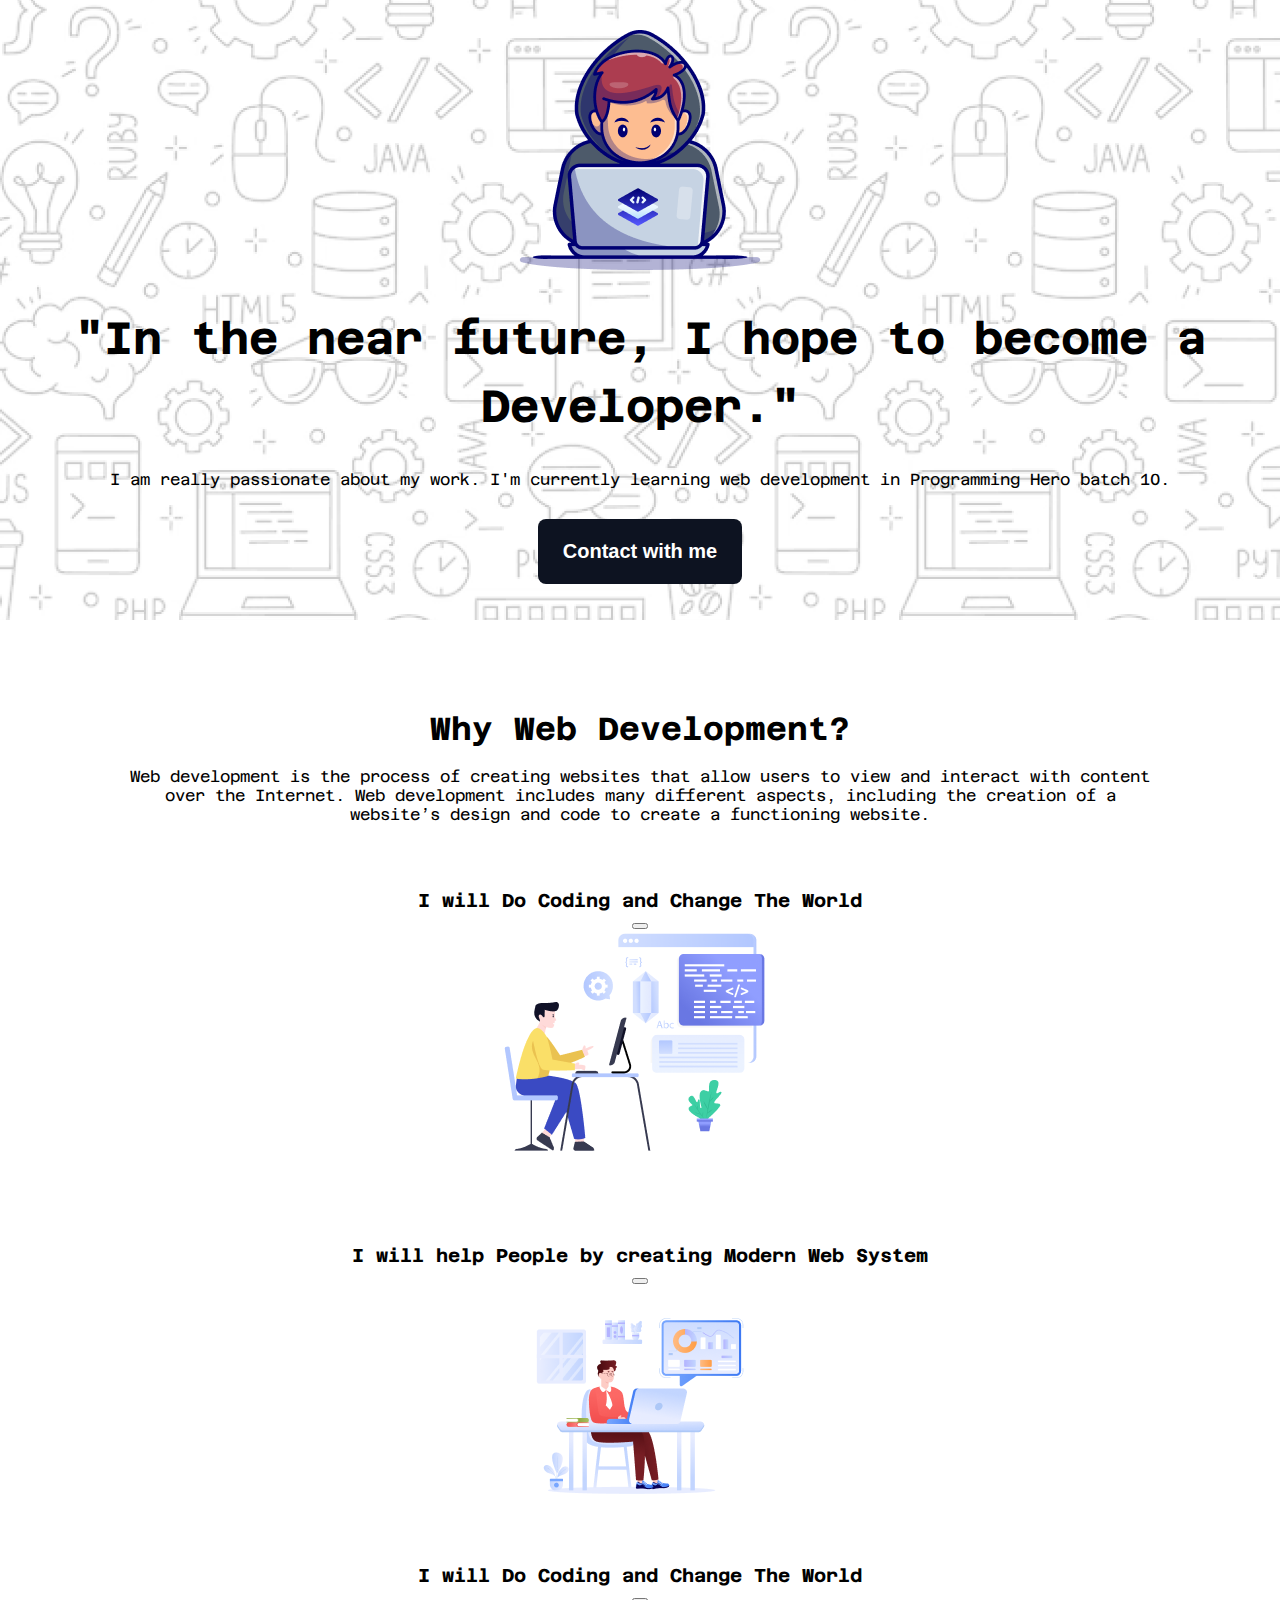
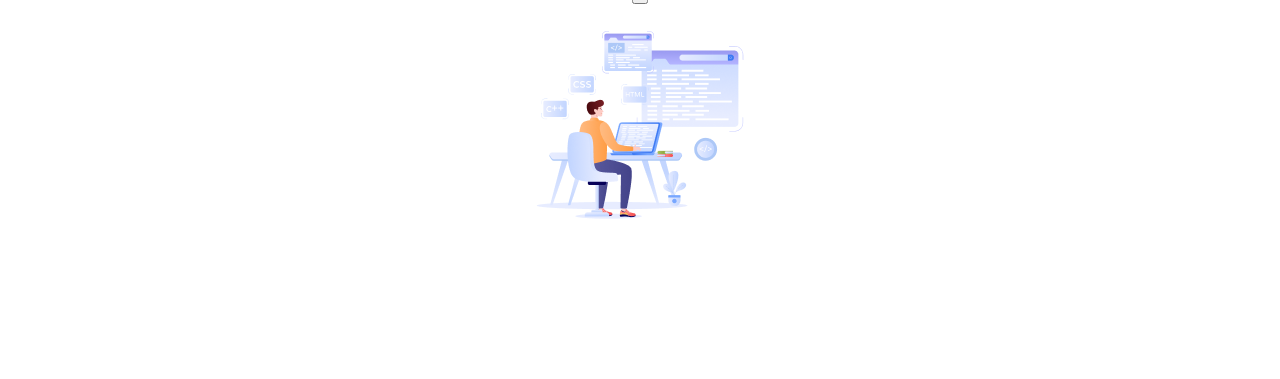
==== index.html @ 48669f38 "added main section and in progress." ====
<!DOCTYPE html>
<html lang="en">
<head>
    <meta charset="UTF-8">
    <meta name="viewport" content="width=device-width, initial-scale=1.0">
    <title>Joyeta's Portfolio</title>
    <link rel="preconnect" href="https://fonts.googleapis.com">
    <link rel="preconnect" href="https://fonts.gstatic.com" crossorigin>
    <link href="https://fonts.googleapis.com/css2?family=Azeret+Mono:ital,wght@0,100..900;1,100..900&display=swap" rel="stylesheet">
    <link rel="stylesheet" href="styles/style.css">
</head>
<body class="azeret-mono-normal">
    <header >
        <div class="container">
            <div class="container-item">
                <div class="common">
                    <img src="assets/Group.png" alt="group_image">
                </div>
                <div class="banner-description">
                    <h1 class="heading common des">"In the near future, I hope to become a Developer."</h1>
                    <p class="para common des">I am really passionate about my work. I'm currently learning web development in Programming Hero batch 10.</p>
                    <a href="contact.html"><button class="btn-primary">Contact with me</button></a>
                </div>
            </div>
        </div>
    </header>
    <main>
        <section class="main">
            <div class="container1">
                <div class="main-des">
                    <h3 class="c1-h">Why Web Development?</h3>
                    <p class="c1-p">Web development is the process of creating websites that allow users to view and interact with content over the Internet. Web development includes many different aspects, including the creation of a website’s design and code to create a functioning website.</p>
                </div>
                <div class="ads">
                    <div class="text1">
                        <h3>I will Do Coding and Change The World</h3>
                        <p></p>
                        <a href=""><button></button></a>
                    </div>
                    <div class="img1">
                        <img src="assets/Layer_1.png" alt="layer-1">
                    </div>
                </div>
                <div class="ads">
                    <div class="text2">
                        <h3>I will help People by creating Modern Web System</h3>
                        <p></p>
                        <a href=""><button></button></a>
                    </div>
                    <div class="img2">
                        <img src="assets/Group 3.png" alt="group-3">
                </div>
                <div class="ads">
                    <div class="text3">
                        <h3>I will Do Coding and Change The World</h3>
                        <p></p>
                        <a href=""><button></button></a>
                    </div>
                    <div class="img3">
                        <img src="assets/Group 4.png" alt="group-4">
                </div>
            </div>
        </section>
    </main>
    <footer></footer>
</body>
</html>
---- styles/style.css ----
*{
    margin: 0;
}
.azeret-mono-normal {
  font-family: "Azeret Mono", monospace;
  font-optical-sizing: auto;
  font-weight:bolder;
  font-style: normal;
}
/* banner section */
.common{
    padding-top: 30px;
}
.des{
    width: auto;
    align-items: center;
}
.container{
    background-image: url('../assets/Hero-bg.png');    
    height: 620px;
    text-align: center;
}
.heading{
    font-size: 45px;
    line-height: 68px;
}
.para{
    font-size: 16px;
    font-weight: 400;
}
.btn-primary{
    background-color: #0D1321;
    margin-top: 30px;
    color: #ffffff;
    font-weight:700;
    font-size: 20px;
    padding: 21px 25px;
    border-radius: 8px;
    border: none;
    cursor: pointer;
}
/* main section */
.container1{
    text-align: center;
}
.main{
    margin: 60px 25px;
}
.main-des{
    margin-top: 60px;
    padding: 30px 60px 30px;
}
.c1-h{
    font-size: 32px;
    padding-bottom: 20px;
}
.c1-p{
    font-size: 16px;
    font-weight:400;
    padding: 0 30px;
}
.ads{
    padding: 35px;
}
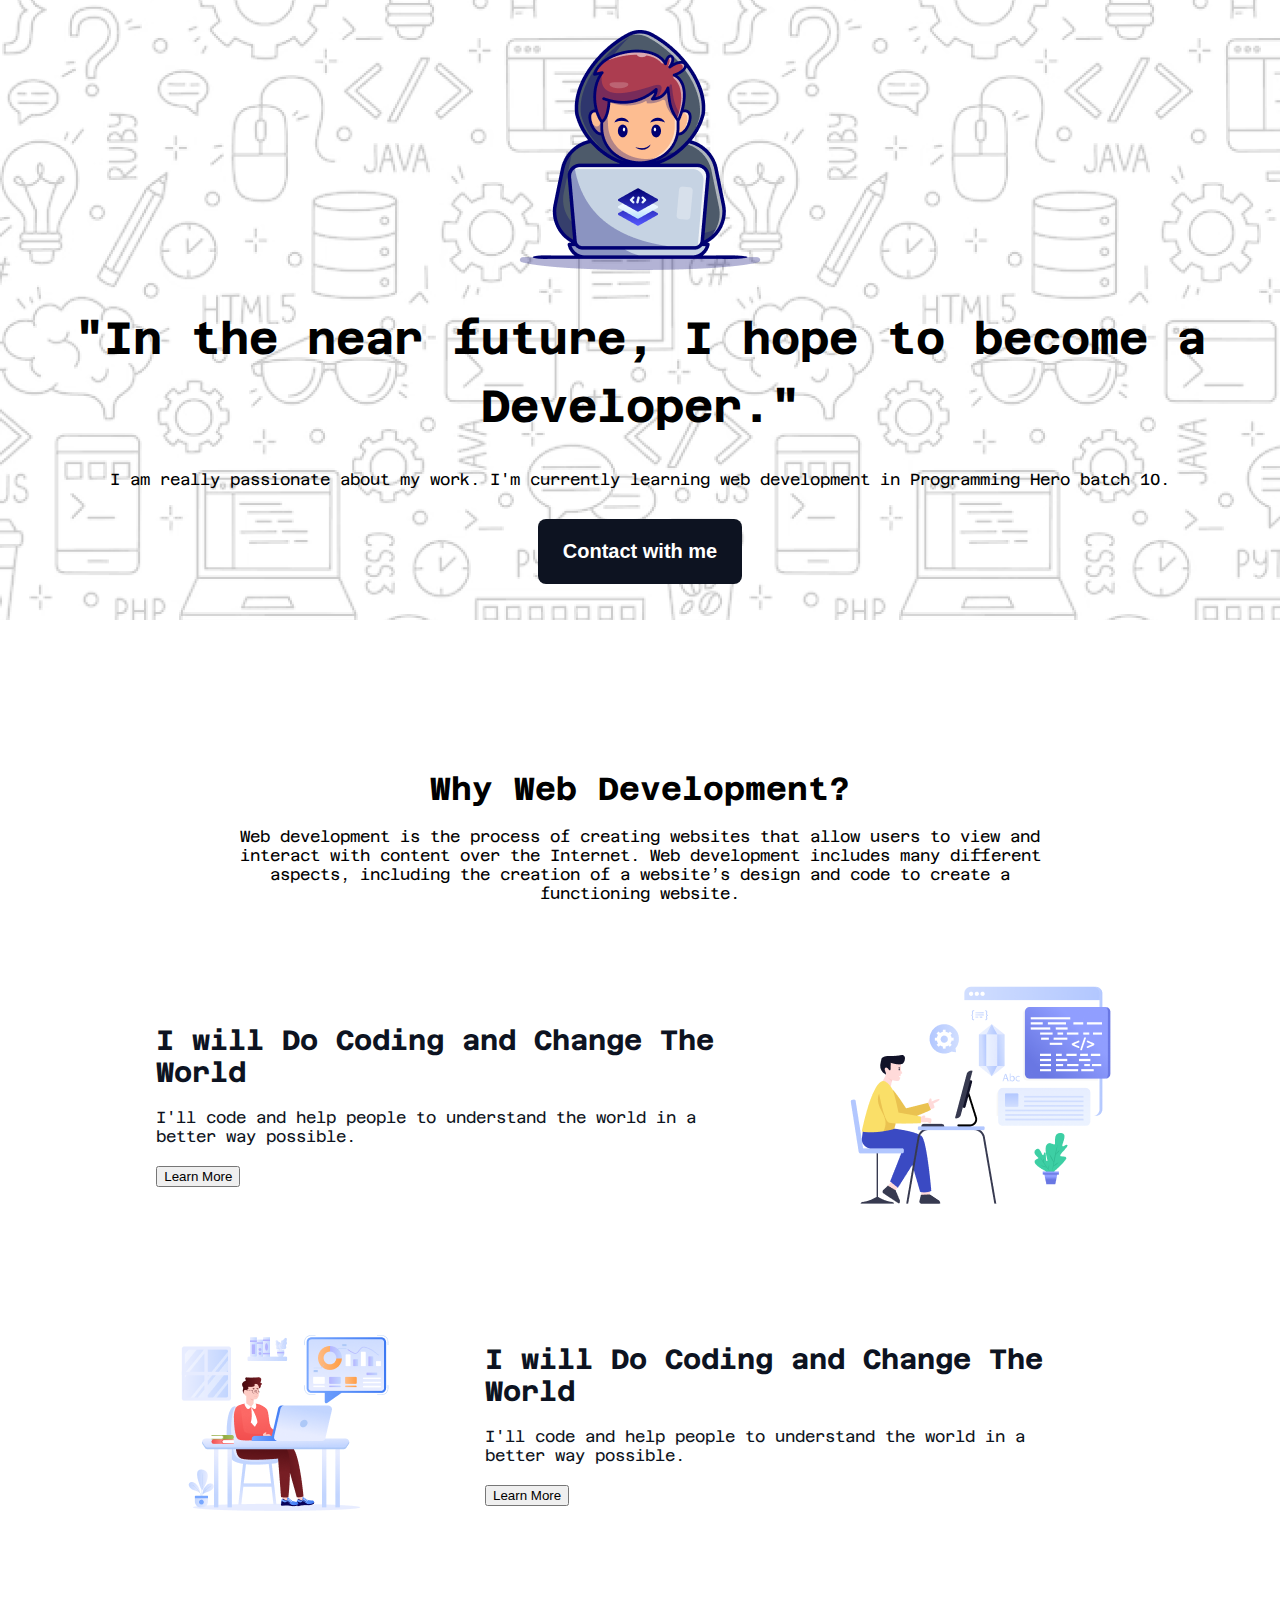
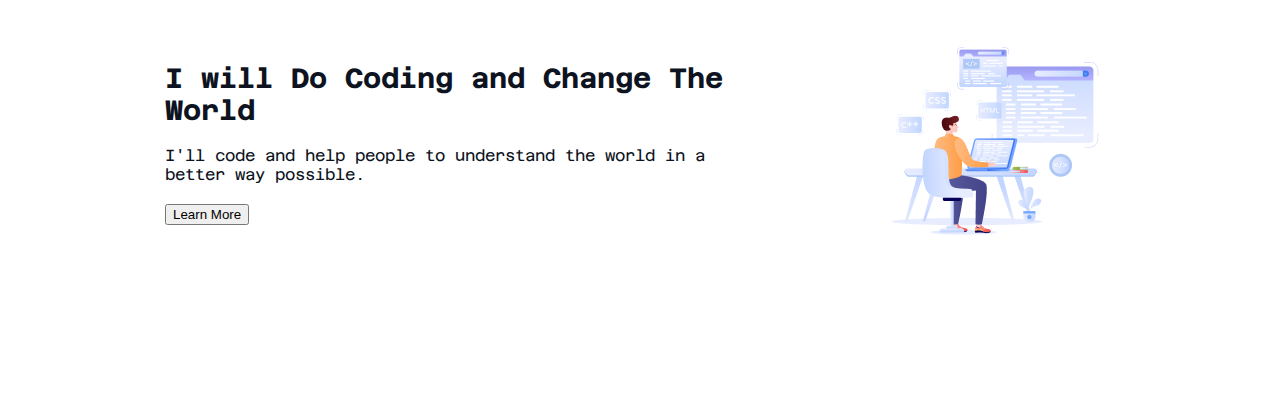
==== commit 02d8a961: "added all the ad sections" ====
--- a/index.html
+++ b/index.html
@@ -31,34 +31,55 @@
                     <h3 class="c1-h">Why Web Development?</h3>
                     <p class="c1-p">Web development is the process of creating websites that allow users to view and interact with content over the Internet. Web development includes many different aspects, including the creation of a website’s design and code to create a functioning website.</p>
                 </div>
+                
                 <div class="ads">
-                    <div class="text1">
-                        <h3>I will Do Coding and Change The World</h3>
-                        <p></p>
-                        <a href=""><button></button></a>
+                    <div class="texts">
+                        <h3 class="head-ad">I will Do Coding and Change The World</h3>
+                        <p class="para-ad">I'll code and help people to understand the world in a better way possible.</p>
+                        <a href=""><button>Learn More</button></a>
                     </div>
-                    <div class="img1">
+                    <div class="img-ad">
                         <img src="assets/Layer_1.png" alt="layer-1">
                     </div>
                 </div>
                 <div class="ads">
-                    <div class="text2">
-                        <h3>I will help People by creating Modern Web System</h3>
-                        <p></p>
-                        <a href=""><button></button></a>
+                    <div class="img-ad">
+                        <img src="assets/Group 3.png" alt="layer-1">
+                    </div>
+                    <div class="texts">
+                        <h3 class="head-ad">I will Do Coding and Change The World</h3>
+                        <p class="para-ad">I'll code and help people to understand the world in a better way possible.</p>
+                        <a href=""><button>Learn More</button></a>
+                    </div>
+                </div>
+                <div class="ads">
+                    <div class="texts">
+                        <h3 class="head-ad">I will Do Coding and Change The World</h3>
+                        <p class="para-ad">I'll code and help people to understand the world in a better way possible.</p>
+                        <a href=""><button>Learn More</button></a>
+                    </div>
+                    <div class="img-ad">
+                        <img src="assets/Group 4.png" alt="layer-1">
+                    </div>
+                </div>
+                <!-- <div class="ads">
+                    <div class="texts">
+                        <h3 class="head-ad">I will help People by creating Modern Web System</h3>
+                        <p class="para-ad">I'll try to contribute in changing the world and turing it into a modern world.</p>
+                        <a href=""><button>Learn More</button></a>
                     </div>
                     <div class="img2">
                         <img src="assets/Group 3.png" alt="group-3">
                 </div>
                 <div class="ads">
-                    <div class="text3">
-                        <h3>I will Do Coding and Change The World</h3>
-                        <p></p>
+                    <div class="texts">
+                        <h3 class="head-ad">I will Do Coding and Change The World</h3>
+                        <p class="para-ad">I'll code and help people to understand the world in a better way possible.</p>
                         <a href=""><button></button></a>
                     </div>
                     <div class="img3">
                         <img src="assets/Group 4.png" alt="group-4">
-                </div>
+                </div> -->
             </div>
         </section>
     </main>
--- a/styles/style.css
+++ b/styles/style.css
@@ -41,14 +41,16 @@
 }
 /* main section */
 .container1{
-    text-align: center;
+padding: 50px;
 }
 .main{
-    margin: 60px 25px;
+    margin: 50px 25px;
 }
 .main-des{
-    margin-top: 60px;
-    padding: 30px 60px 30px;
+    margin-top:20px;
+    padding: 30px 120px 30px;
+    text-align: center;
+
 }
 .c1-h{
     font-size: 32px;
@@ -60,5 +62,27 @@
     padding: 0 30px;
 }
 .ads{
-    padding: 35px;
+    margin: 25px;
+    padding: 25px;
+    display: flex;
+    align-items: center;
+    justify-content: space-around;
+}
+.texts{
+    color: #0D1321;
+    max-width: 580px;
+    padding-right: 50px;
+}
+.head-ad{
+    font-size: 28px;
+    font-weight: bold;
+    padding-bottom: 20px
+}
+.para-ad{
+    font-size: 16px;
+    font-weight: normal;
+    padding-bottom: 20px;
+}
+.img-ad{
+    max-width: 300px;
 }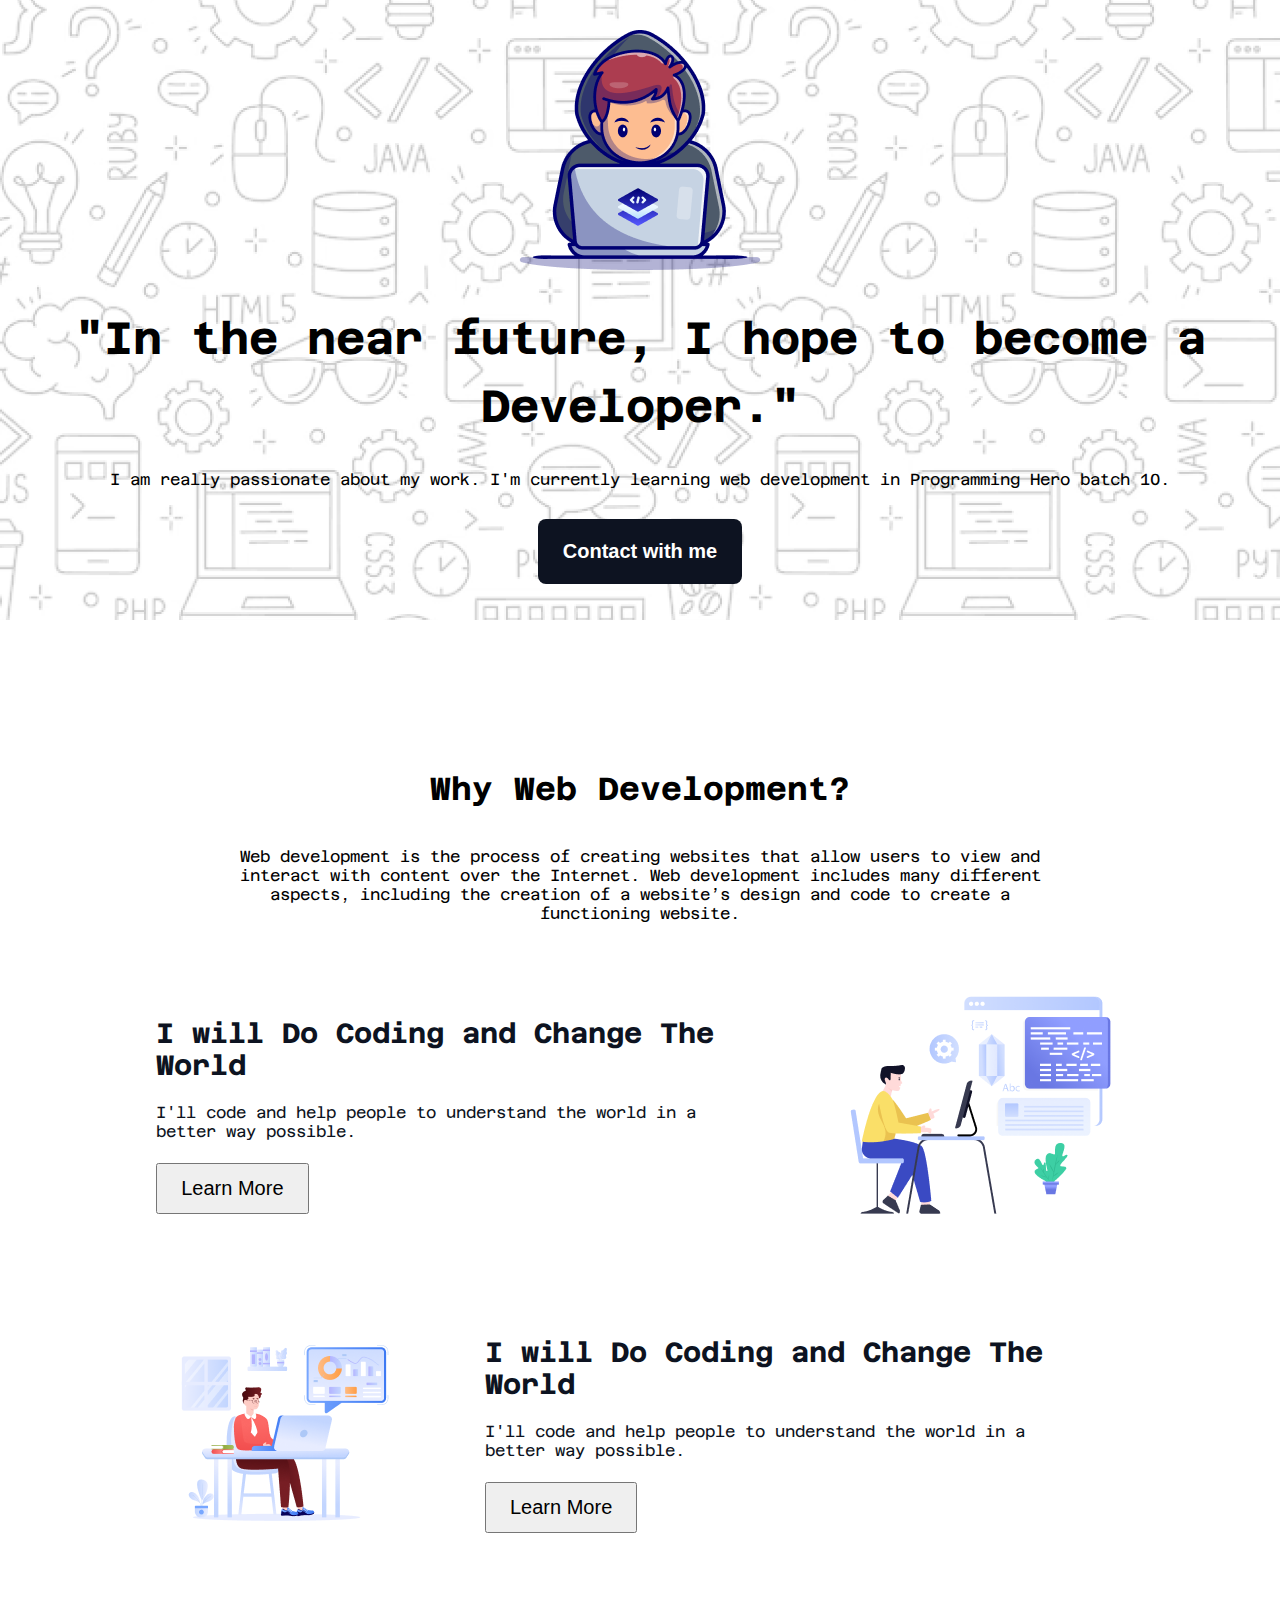
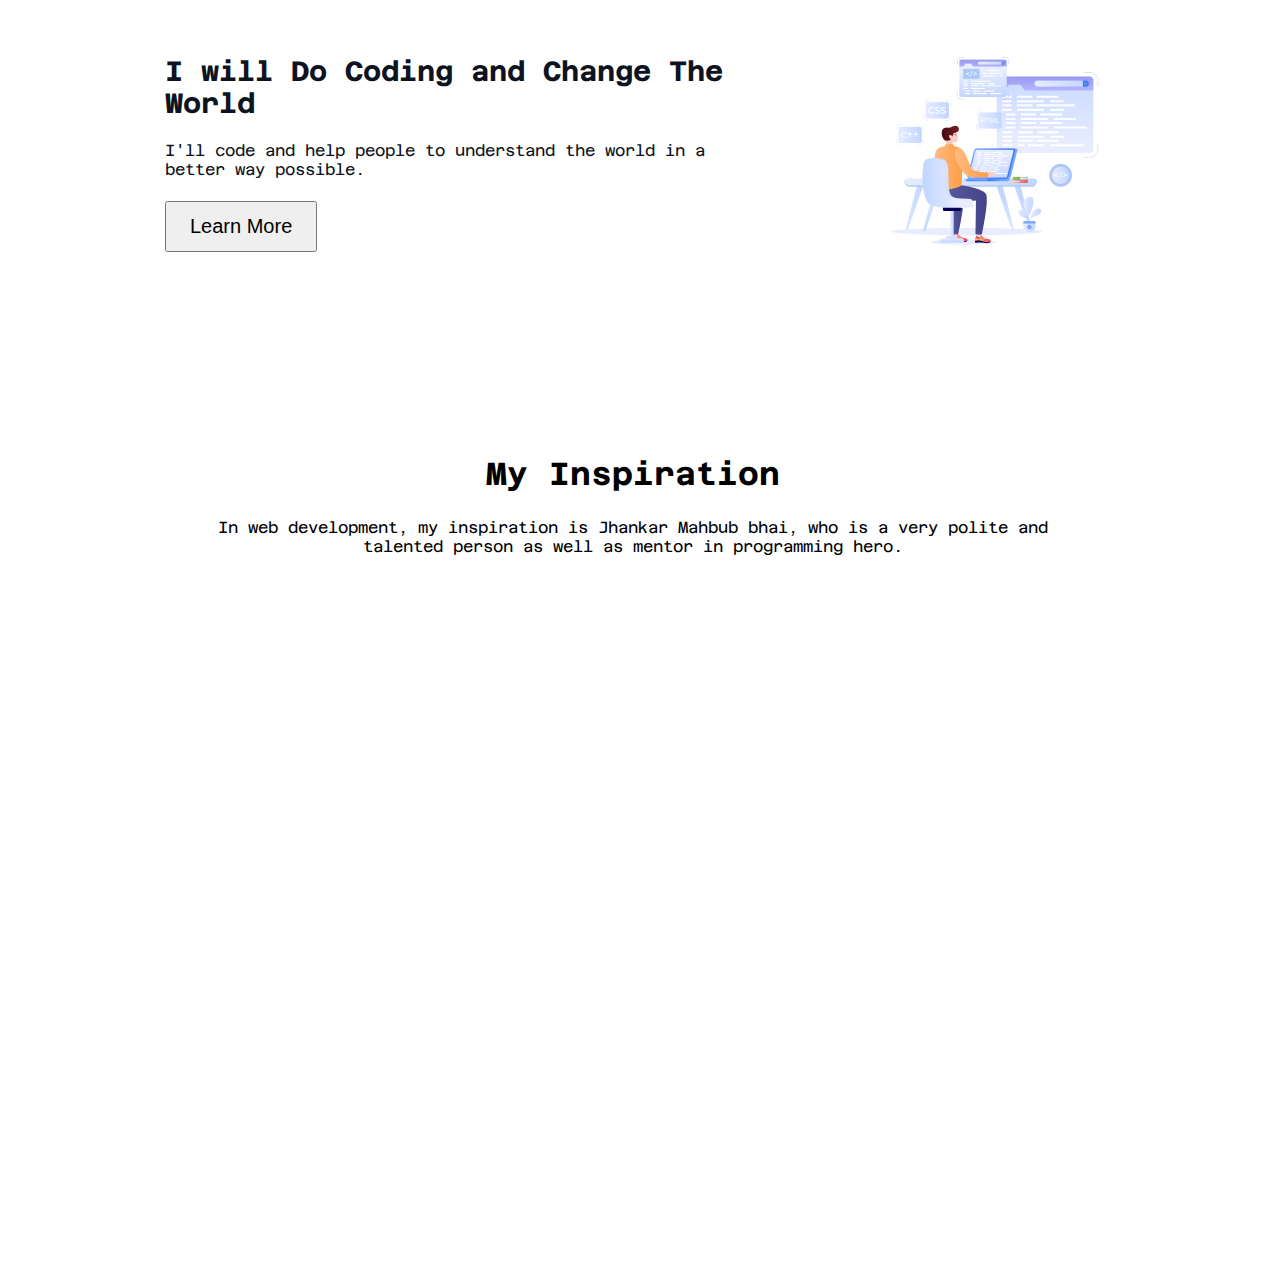
==== commit 64272a33: "added inspiration section" ====
--- a/index.html
+++ b/index.html
@@ -36,12 +36,13 @@
                     <div class="texts">
                         <h3 class="head-ad">I will Do Coding and Change The World</h3>
                         <p class="para-ad">I'll code and help people to understand the world in a better way possible.</p>
-                        <a href=""><button>Learn More</button></a>
+                        <a href=""><button class="btn-ad">Learn More</button></a>
                     </div>
                     <div class="img-ad">
                         <img src="assets/Layer_1.png" alt="layer-1">
                     </div>
                 </div>
+
                 <div class="ads">
                     <div class="img-ad">
                         <img src="assets/Group 3.png" alt="layer-1">
@@ -49,37 +50,32 @@
                     <div class="texts">
                         <h3 class="head-ad">I will Do Coding and Change The World</h3>
                         <p class="para-ad">I'll code and help people to understand the world in a better way possible.</p>
-                        <a href=""><button>Learn More</button></a>
+                        <a href=""><button class="btn-ad">Learn More</button></a>
                     </div>
                 </div>
-                <div class="ads">
+
+                <div class="ads last">
                     <div class="texts">
                         <h3 class="head-ad">I will Do Coding and Change The World</h3>
                         <p class="para-ad">I'll code and help people to understand the world in a better way possible.</p>
-                        <a href=""><button>Learn More</button></a>
+                        <a href=""><button class="btn-ad">Learn More</button></a>
                     </div>
                     <div class="img-ad">
                         <img src="assets/Group 4.png" alt="layer-1">
                     </div>
                 </div>
-                <!-- <div class="ads">
-                    <div class="texts">
-                        <h3 class="head-ad">I will help People by creating Modern Web System</h3>
-                        <p class="para-ad">I'll try to contribute in changing the world and turing it into a modern world.</p>
-                        <a href=""><button>Learn More</button></a>
-                    </div>
-                    <div class="img2">
-                        <img src="assets/Group 3.png" alt="group-3">
+            </div>
+        </section>
+
+        <section class="inspiration">
+            <div class="container1">
+                <div class="main-des inspi">
+                    <h3 class="c1-h"> My Inspiration</h3>
+                    <p class="c1-p inspi-p">In web development, my inspiration is Jhankar Mahbub bhai, who is a very polite and talented person as well as mentor in programming hero.</p>
                 </div>
-                <div class="ads">
-                    <div class="texts">
-                        <h3 class="head-ad">I will Do Coding and Change The World</h3>
-                        <p class="para-ad">I'll code and help people to understand the world in a better way possible.</p>
-                        <a href=""><button></button></a>
-                    </div>
-                    <div class="img3">
-                        <img src="assets/Group 4.png" alt="group-4">
-                </div> -->
+                <div class="yt">
+                    <iframe width="1031" height="580" src="https://www.youtube.com/embed/vJWzH_2F64g?si=wTo8NysKcWhEXzwd" title="YouTube video player" frameborder="0" allow="accelerometer; autoplay; clipboard-write; encrypted-media; gyroscope; picture-in-picture; web-share" referrerpolicy="strict-origin-when-cross-origin" allowfullscreen>Create a virtual mouse using 35 lines of python with Jhankar Mahbub</iframe>
+                </div>
             </div>
         </section>
     </main>
--- a/styles/style.css
+++ b/styles/style.css
@@ -41,14 +41,14 @@
 }
 /* main section */
 .container1{
-padding: 50px;
+padding: 50px 50px 25px;
 }
 .main{
     margin: 50px 25px;
 }
 .main-des{
     margin-top:20px;
-    padding: 30px 120px 30px;
+    padding: 30px 120px 0 ;
     text-align: center;
 
 }
@@ -59,7 +59,7 @@
 .c1-p{
     font-size: 16px;
     font-weight:400;
-    padding: 0 30px;
+    padding: 20px 30px;
 }
 .ads{
     margin: 25px;
@@ -76,13 +76,31 @@
 .head-ad{
     font-size: 28px;
     font-weight: bold;
-    padding-bottom: 20px
+    padding-bottom: 22px
 }
 .para-ad{
     font-size: 16px;
     font-weight: normal;
-    padding-bottom: 20px;
+    padding-bottom: 22px;
 }
 .img-ad{
     max-width: 300px;
+}
+.btn-ad{
+    font-size: 20px;
+    padding: 12px 23px;
+}
+.last{
+    padding-bottom: 0px;
+}
+.inspi{
+    margin-top: 0px;
+    margin-right: 15px;
+}
+.inspi-p{
+    padding: 6px 15px 48px 15px;
+}
+.yt{
+    padding: 32px;
+    text-align: center;
 }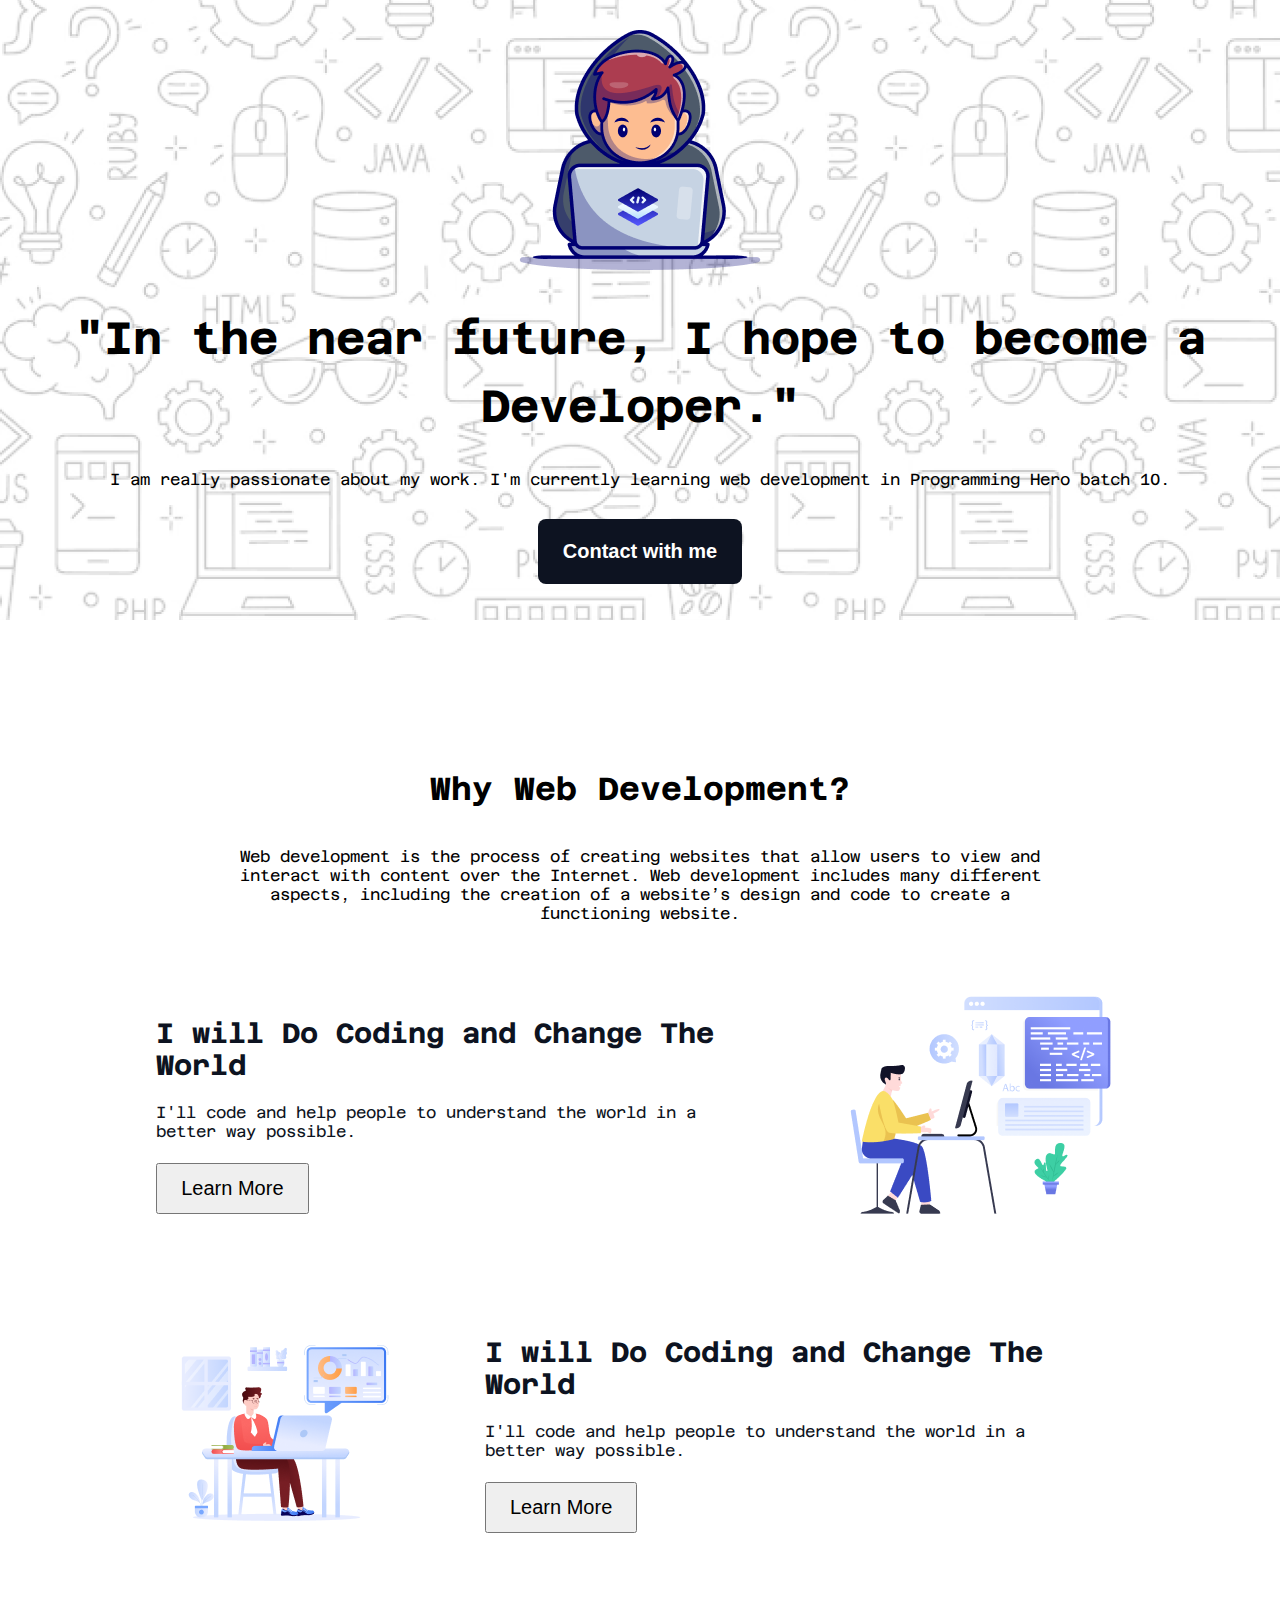
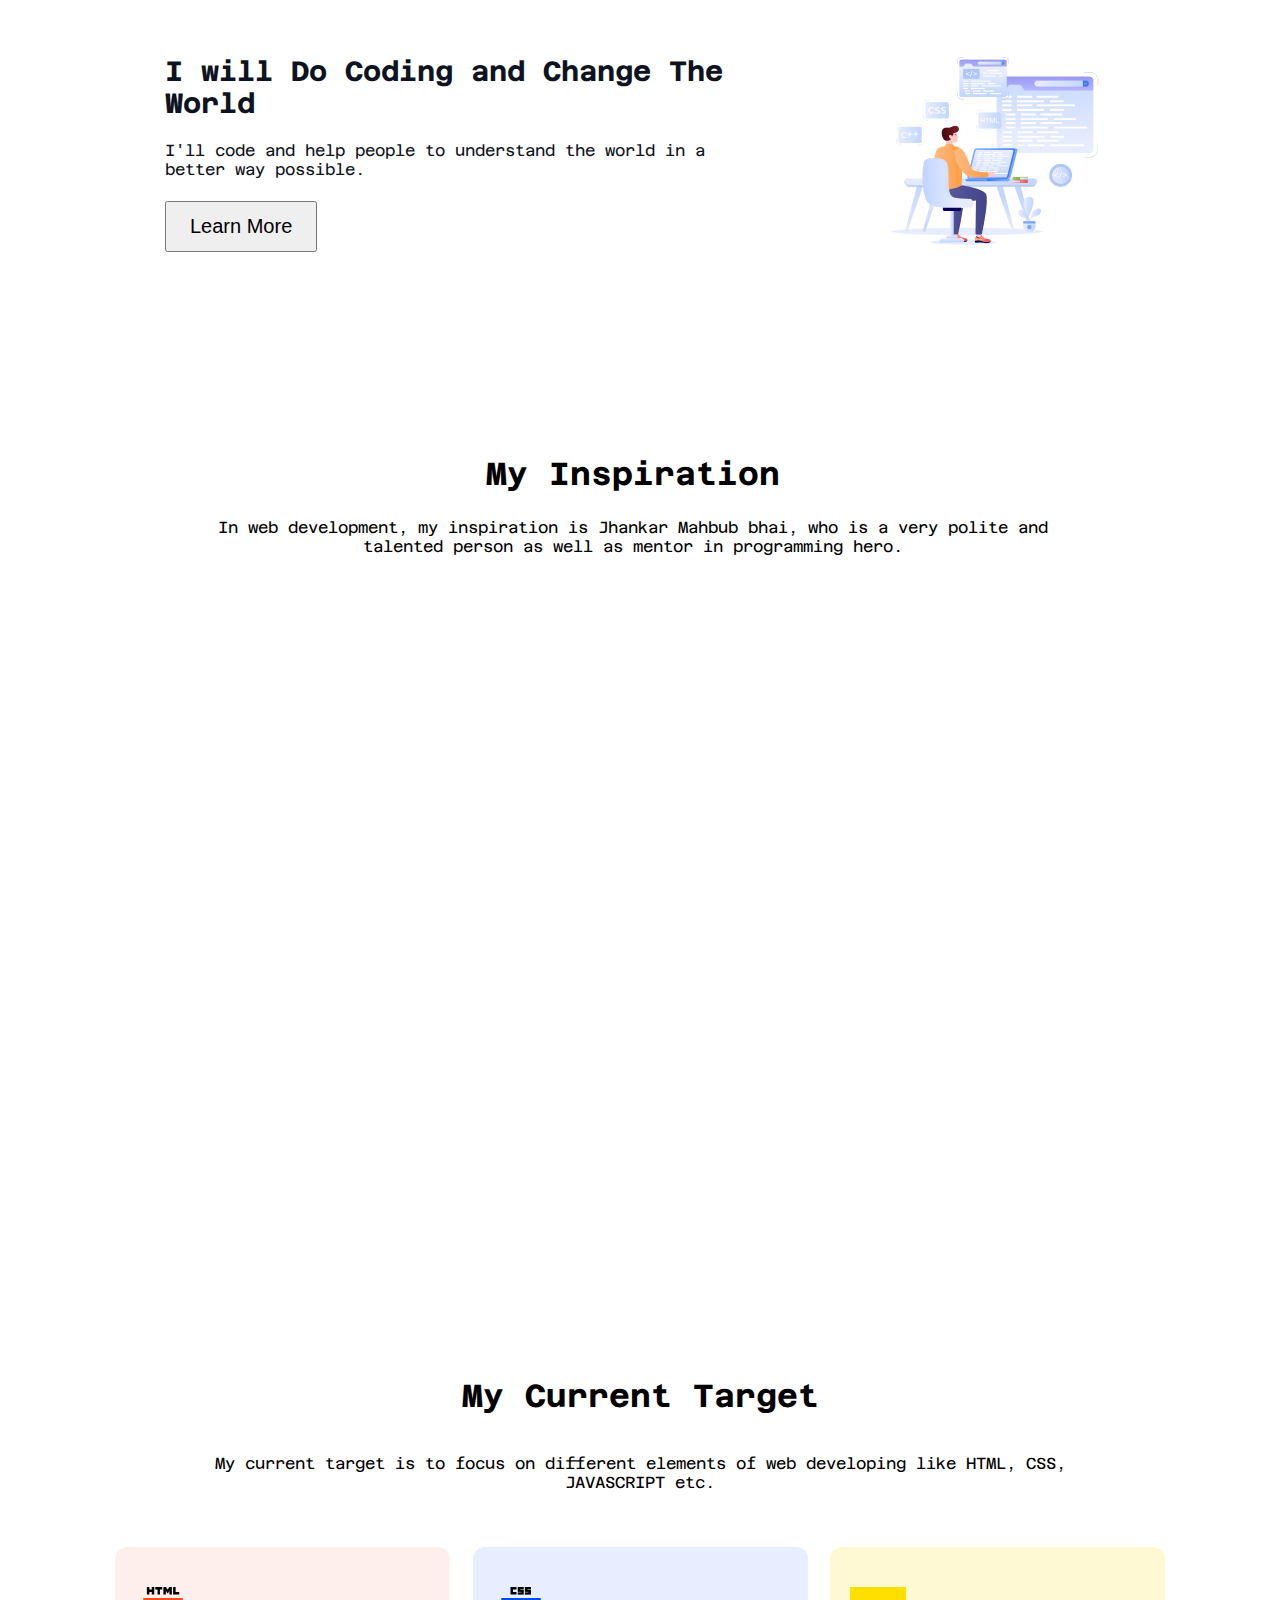
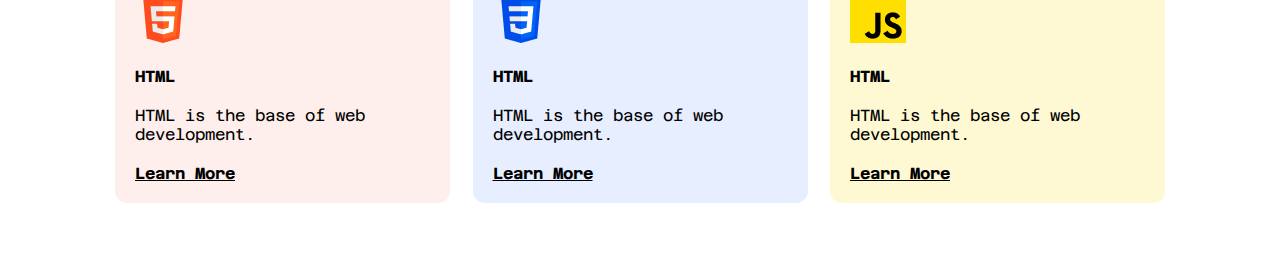
==== commit cdd301c3: "added target cards" ====
--- a/index.html
+++ b/index.html
@@ -78,6 +78,42 @@
                 </div>
             </div>
         </section>
+        <section class="target">
+            <div class="container1">
+                <div class="main-des">
+                    <h3 class="c1-h">My Current Target</h3>
+                    <p class="c1-p">My current target is to focus on different elements of web developing like HTML, CSS, JAVASCRIPT etc.</p>
+                </div>
+                <div class="card-box">
+                    <div class="card-1 cc">
+                        <div class="card1">
+                            <img class="card" src="assets/html.png" alt="html_icon">
+                        <h4 class="card">HTML</h4>
+                        <p class="card" style="font-size: 16px; font-weight: normal;">HTML is the base of web development.</p>
+                        <a style="display: inline-block; padding-top: 20px; color:black;" href="">Learn More</a>
+                        </div>
+                    </div>
+                        
+                    <div class="card-2 cc">
+                        <div class="card2">
+                            <img class="card" src="assets/css.png" alt="html_icon">
+                        <h4 class="card">HTML</h4>
+                        <p class="card" style="font-size: 16px; font-weight: normal;">HTML is the base of web development.</p>
+                        <a style="display: inline-block; padding-top: 20px; color:black; cursor:pointer;" href="">Learn More</a>
+                        </div>
+                    </div>
+
+                    <div class="card-3 cc">
+                        <div class="card3">
+                            <img class="card" src="assets/js.png" alt="html_icon">
+                        <h4 class="card">HTML</h4>
+                        <p class="card" style="font-size: 16px; font-weight: normal;">HTML is the base of web development.</p>
+                        <a style="display: inline-block; padding-top: 20px; color:black;" href="">Learn More</a>
+                        </div>
+                    </div>
+                </div>
+            </div>
+        </section>
     </main>
     <footer></footer>
 </body>
--- a/styles/style.css
+++ b/styles/style.css
@@ -93,6 +93,7 @@
 .last{
     padding-bottom: 0px;
 }
+/* inspiration */
 .inspi{
     margin-top: 0px;
     margin-right: 15px;
@@ -103,4 +104,34 @@
 .yt{
     padding: 32px;
     text-align: center;
+}
+/* cardbox */
+.card-box{
+    width: 1031 px;
+    margin: 0 auto;
+    padding: 35px;
+    display: flex;
+    align-items: center;
+    justify-content: space-between;
+    width: 1050px;
+}
+.card{
+    padding-top: 20px;
+}
+.card-1{
+    /* padding-right: 15px; */
+    background-color: hsl(11, 89%, 96%);
+}
+.card-2{
+    background: #e6eeff;
+}
+.card-3{
+    background-color: #fff9d3;
+}
+.cc{
+    width: 295px;
+    padding: 20px;
+    border: 1px solid white;
+    border-radius: 12px;
+    border: none;
 }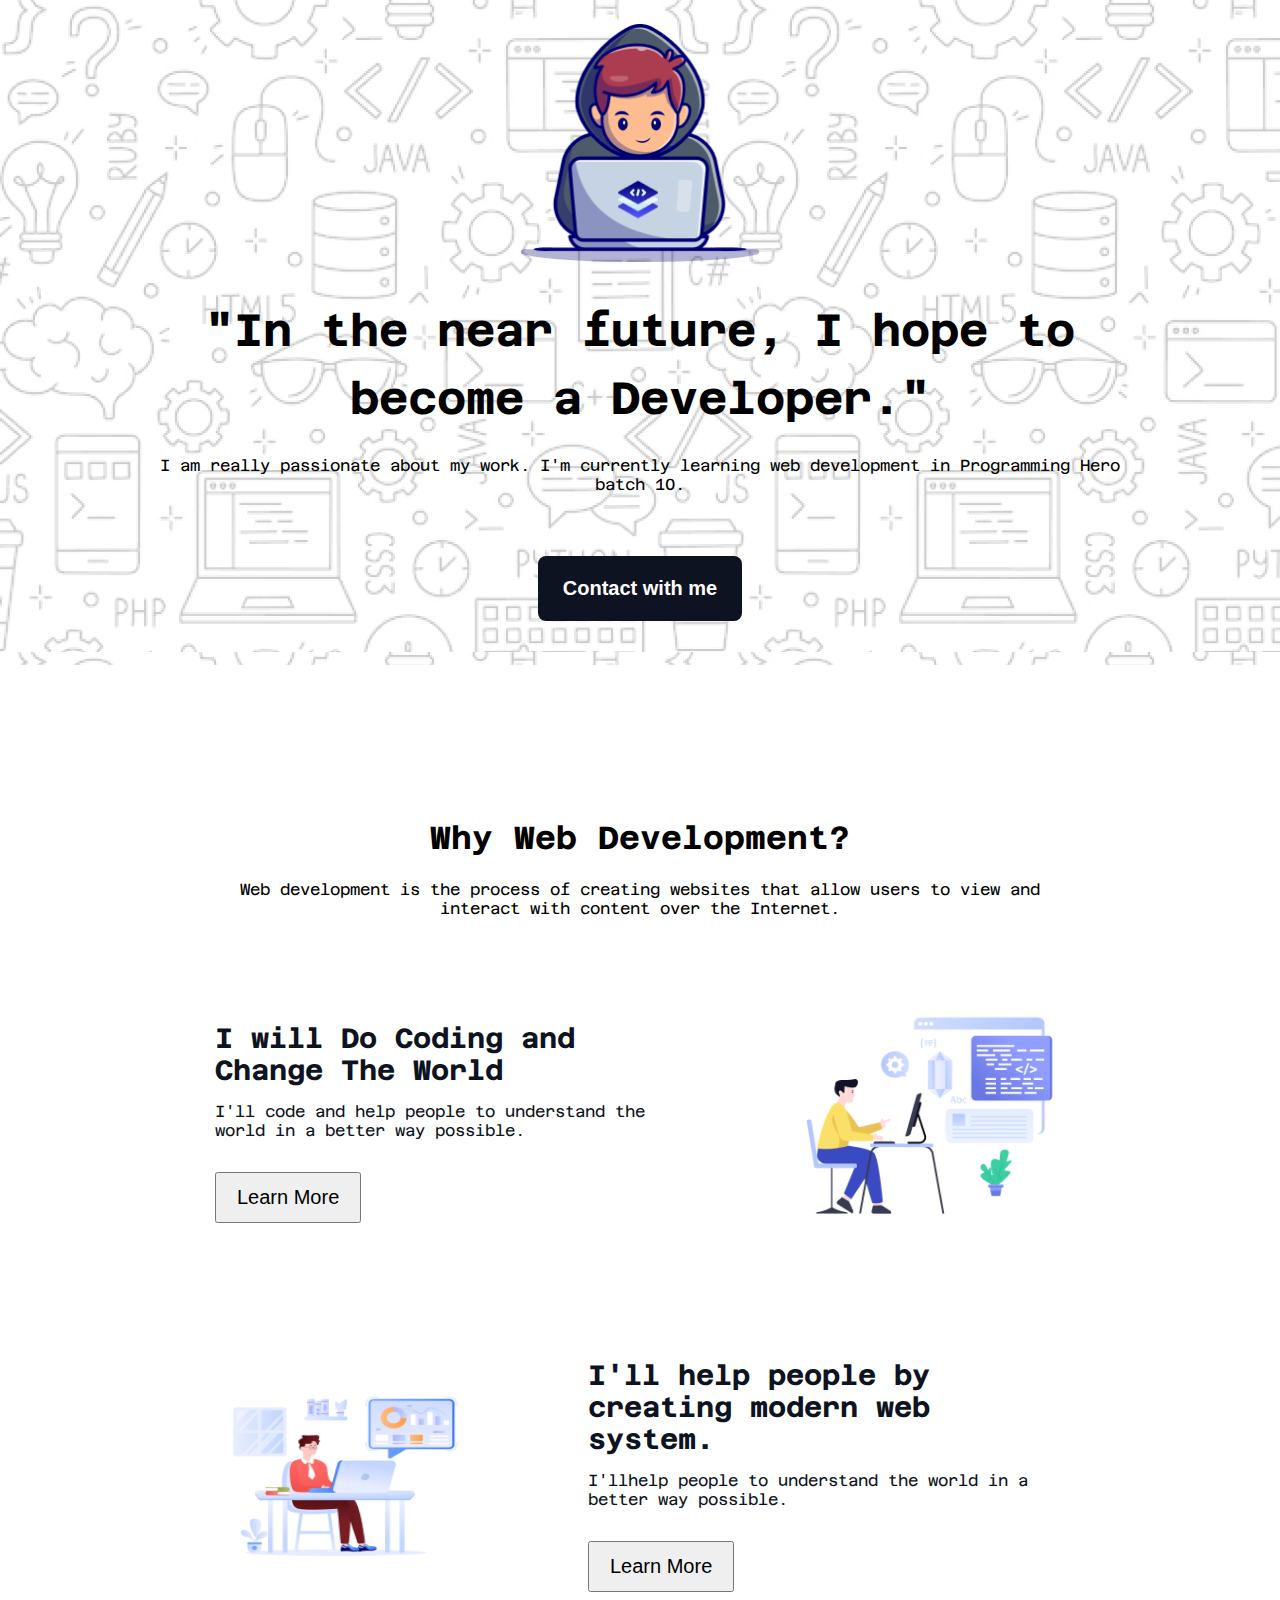
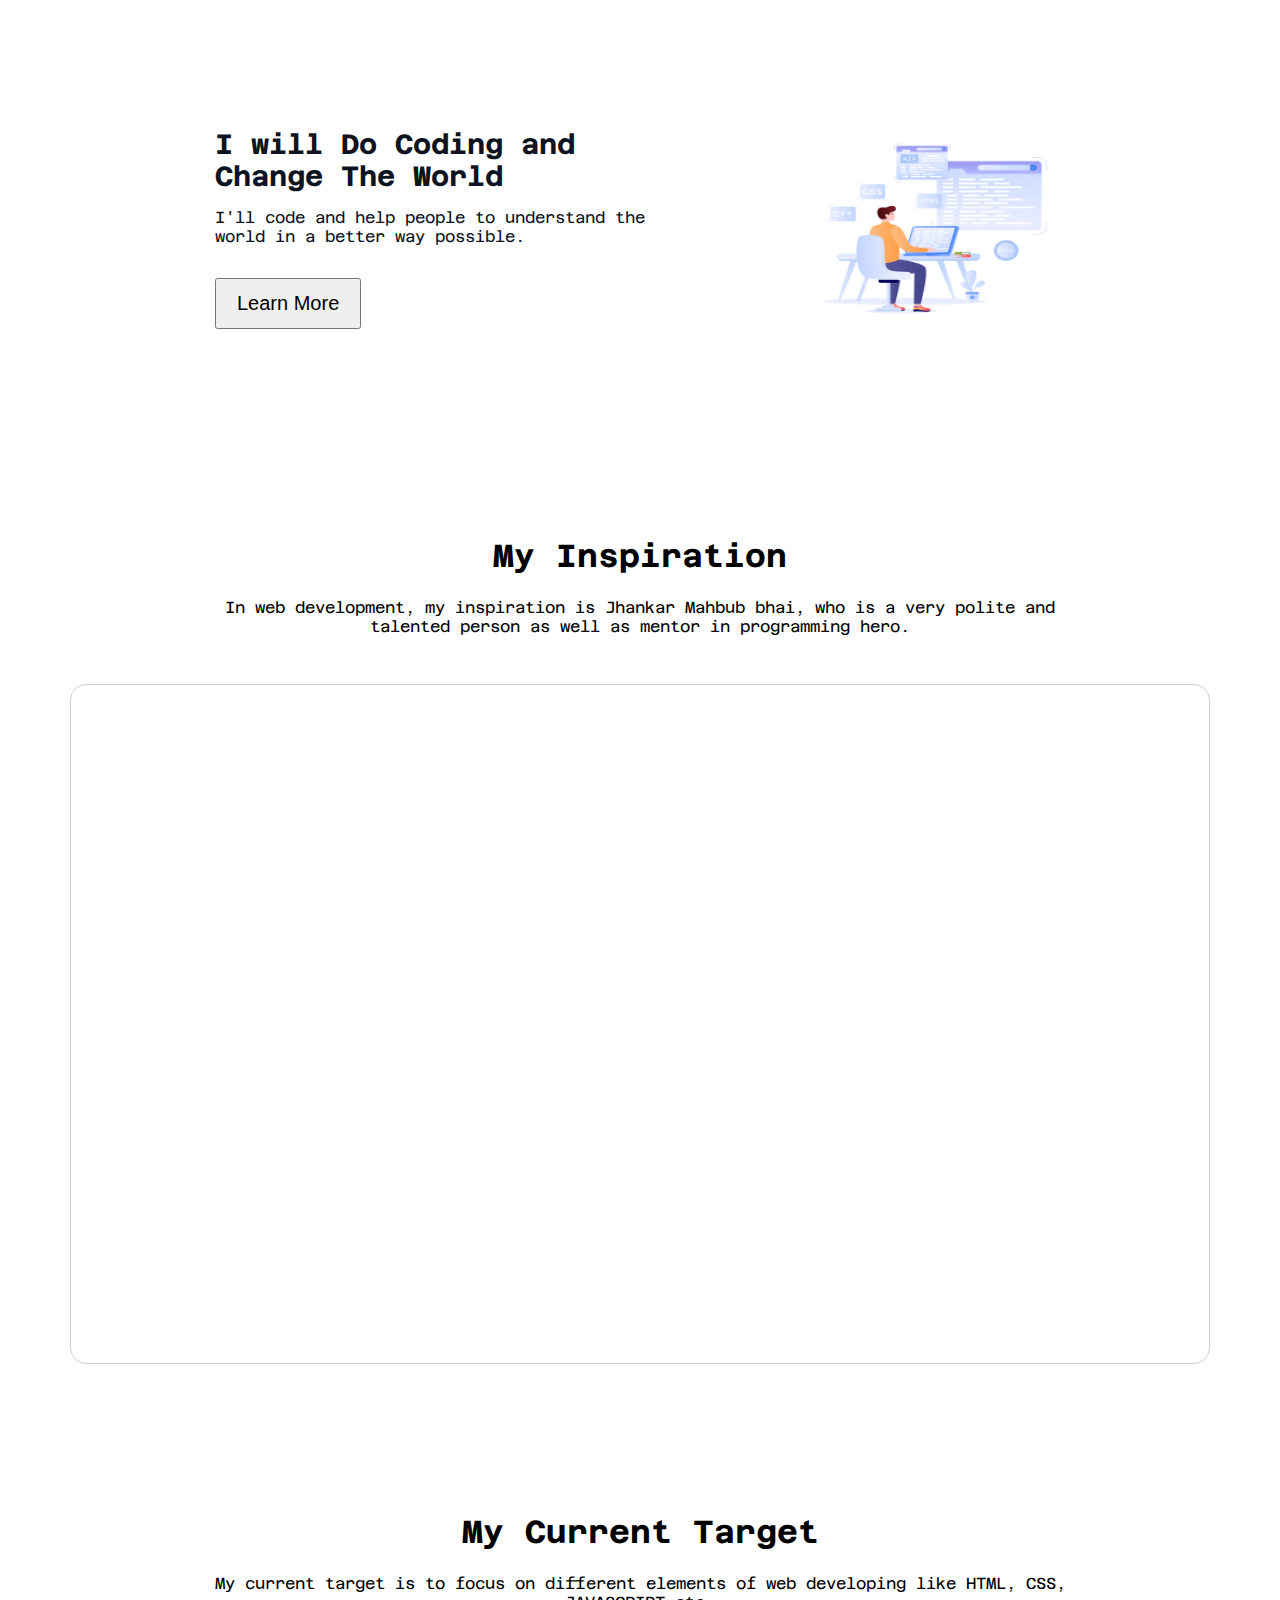
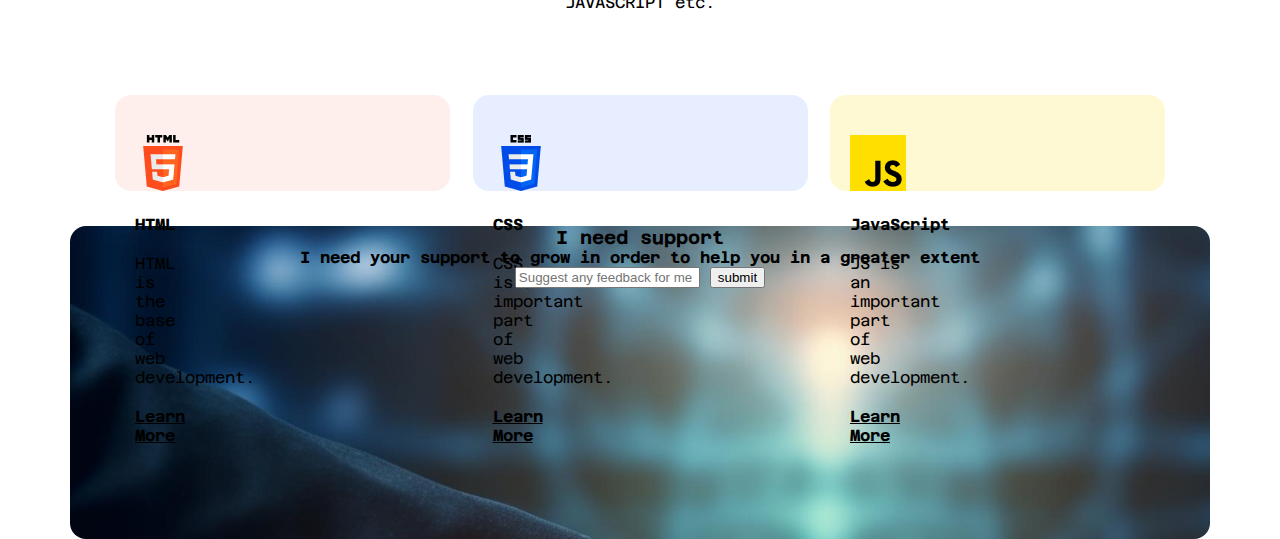
==== commit c757ae01: "added updation to the sections" ====
--- a/index.html
+++ b/index.html
@@ -11,25 +11,34 @@
 </head>
 <body class="azeret-mono-normal">
     <header >
-        <div class="container">
-            <div class="container-item">
-                <div class="common">
-                    <img src="assets/Group.png" alt="group_image">
-                </div>
-                <div class="banner-description">
-                    <h1 class="heading common des">"In the near future, I hope to become a Developer."</h1>
-                    <p class="para common des">I am really passionate about my work. I'm currently learning web development in Programming Hero batch 10.</p>
-                    <a href="contact.html"><button class="btn-primary">Contact with me</button></a>
+        <section class="hero">
+            <div class="container">
+                <div class="container-item">
+                    <div class="header-img">
+                        <img src="assets/Group.png" alt="group_image">
+                    </div>
+                    <div class="banner-description">
+                        <div class="banner">
+                            <h1 class="heading common des">"In the near future, I hope to become a Developer."</h1>
+                            <p class="para common des">I am really passionate about my work. I'm currently learning web development in Programming Hero batch 10.</p>
+                        </div>
+                        
+                        <a href="#support"><button class="btn-primary">Contact with me</button></a>
+                    </div>
                 </div>
             </div>
-        </div>
+        </section>
     </header>
+
+
+
+
     <main>
         <section class="main">
             <div class="container1">
                 <div class="main-des">
                     <h3 class="c1-h">Why Web Development?</h3>
-                    <p class="c1-p">Web development is the process of creating websites that allow users to view and interact with content over the Internet. Web development includes many different aspects, including the creation of a website’s design and code to create a functioning website.</p>
+                    <p class="c1-p">Web development is the process of creating websites that allow users to view and interact with content over the Internet.</p>
                 </div>
                 
                 <div class="ads">
@@ -48,8 +57,8 @@
                         <img src="assets/Group 3.png" alt="layer-1">
                     </div>
                     <div class="texts">
-                        <h3 class="head-ad">I will Do Coding and Change The World</h3>
-                        <p class="para-ad">I'll code and help people to understand the world in a better way possible.</p>
+                        <h3 class="head-ad">I'll help people by creating modern web system.</h3>
+                        <p class="para-ad">I'llhelp people to understand the world in a better way possible.</p>
                         <a href=""><button class="btn-ad">Learn More</button></a>
                     </div>
                 </div>
@@ -67,26 +76,30 @@
             </div>
         </section>
 
-        <section class="inspiration">
+        <section id="inspiration">
             <div class="container1">
                 <div class="main-des inspi">
                     <h3 class="c1-h"> My Inspiration</h3>
                     <p class="c1-p inspi-p">In web development, my inspiration is Jhankar Mahbub bhai, who is a very polite and talented person as well as mentor in programming hero.</p>
                 </div>
                 <div class="yt">
-                    <iframe width="1031" height="580" src="https://www.youtube.com/embed/vJWzH_2F64g?si=wTo8NysKcWhEXzwd" title="YouTube video player" frameborder="0" allow="accelerometer; autoplay; clipboard-write; encrypted-media; gyroscope; picture-in-picture; web-share" referrerpolicy="strict-origin-when-cross-origin" allowfullscreen>Create a virtual mouse using 35 lines of python with Jhankar Mahbub</iframe>
+                    <iframe width="1140" height="614" src="https://www.youtube.com/embed/vJWzH_2F64g?si=wTo8NysKcWhEXzwd" title="YouTube video player" frameborder="0" allow="accelerometer; autoplay; clipboard-write; encrypted-media; gyroscope; picture-in-picture; web-share" referrerpolicy="strict-origin-when-cross-origin" allowfullscreen>Create a virtual mouse using 35 lines of python with Jhankar Mahbub</iframe>
                 </div>
             </div>
         </section>
-        <section class="target">
+
+
+
+
+        <section id="target">
             <div class="container1">
                 <div class="main-des">
                     <h3 class="c1-h">My Current Target</h3>
                     <p class="c1-p">My current target is to focus on different elements of web developing like HTML, CSS, JAVASCRIPT etc.</p>
                 </div>
                 <div class="card-box">
-                    <div class="card-1 cc">
-                        <div class="card1">
+                    <div class="card-1 cc common2">
+                        <div class="card1 card-img">
                             <img class="card" src="assets/html.png" alt="html_icon">
                         <h4 class="card">HTML</h4>
                         <p class="card" style="font-size: 16px; font-weight: normal;">HTML is the base of web development.</p>
@@ -94,26 +107,37 @@
                         </div>
                     </div>
                         
-                    <div class="card-2 cc">
-                        <div class="card2">
+                    <div class="card-2 cc common2">
+                        <div class="card2 card-img">
                             <img class="card" src="assets/css.png" alt="html_icon">
-                        <h4 class="card">HTML</h4>
-                        <p class="card" style="font-size: 16px; font-weight: normal;">HTML is the base of web development.</p>
+                        <h4 class="card">CSS</h4>
+                        <p class="card" style="font-size: 16px; font-weight: normal;">CSS is an important part of web development.</p>
                         <a style="display: inline-block; padding-top: 20px; color:black; cursor:pointer;" href="">Learn More</a>
                         </div>
                     </div>
 
-                    <div class="card-3 cc">
-                        <div class="card3">
+                    <div class="card-3 cc common2">
+                        <div class="card3 card-img">
                             <img class="card" src="assets/js.png" alt="html_icon">
-                        <h4 class="card">HTML</h4>
-                        <p class="card" style="font-size: 16px; font-weight: normal;">HTML is the base of web development.</p>
+                        <h4 class="card">JavaScript</h4>
+                        <p class="card" style="font-size: 16px; font-weight: normal;">JS is an important part of web development.</p>
                         <a style="display: inline-block; padding-top: 20px; color:black;" href="">Learn More</a>
                         </div>
                     </div>
                 </div>
             </div>
         </section>
+
+        <section id="support">
+            <div class="sup common2">
+                <h3>I need support</h3>
+            <p>I need your support to grow in order to help you in a greater extent</p>
+            <form action="">
+                <input type="text" placeholder="Suggest any feedback for me">
+                <input type="submit" value="submit">
+            </form>
+            </div>
+        </section>
     </main>
     <footer></footer>
 </body>
--- a/styles/style.css
+++ b/styles/style.css
@@ -8,29 +8,45 @@
   font-style: normal;
 }
 /* banner section */
-.common{
+/* .common{
     padding-top: 30px;
-}
+} */
+ .header-img{
+    margin: 0 auto 32px;
+    padding-top: 24px;
+    width: 240px;
+    height: 240px;
+ }
+ .header-img img{
+    width: 100%;
+ }
 .des{
     width: auto;
     align-items: center;
 }
 .container{
     background-image: url('../assets/Hero-bg.png');    
-    height: 620px;
     text-align: center;
+    margin-bottom: 74px;
+}
+.container-item{
+    width: 998px;
+    margin: 0 auto;
 }
 .heading{
     font-size: 45px;
     line-height: 68px;
+    margin-bottom: 24px;
 }
 .para{
+    margin-bottom: 32px;
     font-size: 16px;
     font-weight: 400;
 }
 .btn-primary{
     background-color: #0D1321;
     margin-top: 30px;
+    margin-bottom: 44px;
     color: #ffffff;
     font-weight:700;
     font-size: 20px;
@@ -41,71 +57,100 @@
 }
 /* main section */
 .container1{
-padding: 50px 50px 25px;
+    width: 1140px;
+    margin: 0 auto;
 }
 .main{
-    margin: 50px 25px;
+    padding-top: 80px;
+    padding-bottom: 80px;
+    margin: 0 auto;
 }
 .main-des{
-    margin-top:20px;
-    padding: 30px 120px 0 ;
+   
+    /* padding: 30px 120px 0 ; */
     text-align: center;
 
 }
 .c1-h{
     font-size: 32px;
-    padding-bottom: 20px;
+    margin: 0 144px 24px 144px;
 }
 .c1-p{
     font-size: 16px;
     font-weight:400;
-    padding: 20px 30px;
+    margin: 0 144px 48px 144px;
 }
 .ads{
-    margin: 25px;
-    padding: 25px;
+    padding: 48px 145px;
+    margin-bottom: 32px;
     display: flex;
     align-items: center;
-    justify-content: space-around;
+    justify-content: space-between;
 }
 .texts{
     color: #0D1321;
-    max-width: 580px;
-    padding-right: 50px;
+    width: 477px;
+    /* padding-right: 50px; */
 }
 .head-ad{
     font-size: 28px;
     font-weight: bold;
-    padding-bottom: 22px
+    padding-bottom: 16px
 }
 .para-ad{
     font-size: 16px;
     font-weight: normal;
-    padding-bottom: 22px;
+    padding-bottom: 32px;
 }
 .img-ad{
-    max-width: 300px;
+   width: 260px;
+   height: 217px;
+}
+.img-ad img{
+    width: 100%;
+    height: 100%;
 }
 .btn-ad{
     font-size: 20px;
-    padding: 12px 23px;
+    padding: 12px 20px;
+    cursor: pointer;
 }
 .last{
     padding-bottom: 0px;
 }
 /* inspiration */
-.inspi{
+#inspiration{
+width: 1140px;
+margin: 88px auto 149px;
+}
+
+/* .inspi{
     margin-top: 0px;
     margin-right: 15px;
 }
 .inspi-p{
     padding: 6px 15px 48px 15px;
-}
+} */
 .yt{
-    padding: 32px;
-    text-align: center;
+   display: flex;
+   justify-content: center;
+   padding: 32px;
+border: 1px solid rgba(13, 19, 33, 0.2);
+border-radius: 16px;
 }
 /* cardbox */
+#target{
+    width: 1140px;
+    margin: 0 auto;
+}
+.card-img{
+    height: 56px;
+    width: 56px;
+}
+.card-img img{
+    width: 100%;
+    height: 100%;
+}
 .card-box{
     width: 1031 px;
     margin: 0 auto;
@@ -131,7 +176,17 @@
 .cc{
     width: 295px;
     padding: 20px;
+}
+/* support */
+.sup{
+    background-image: url('../assets/handshake.jpg');
+    text-align: center;
+    height: 313px;
+    width: 1140px;
+    margin: 0 auto;
+}
+.common2{
     border: 1px solid white;
-    border-radius: 12px;
     border: none;
+    border-radius: 16px;
 }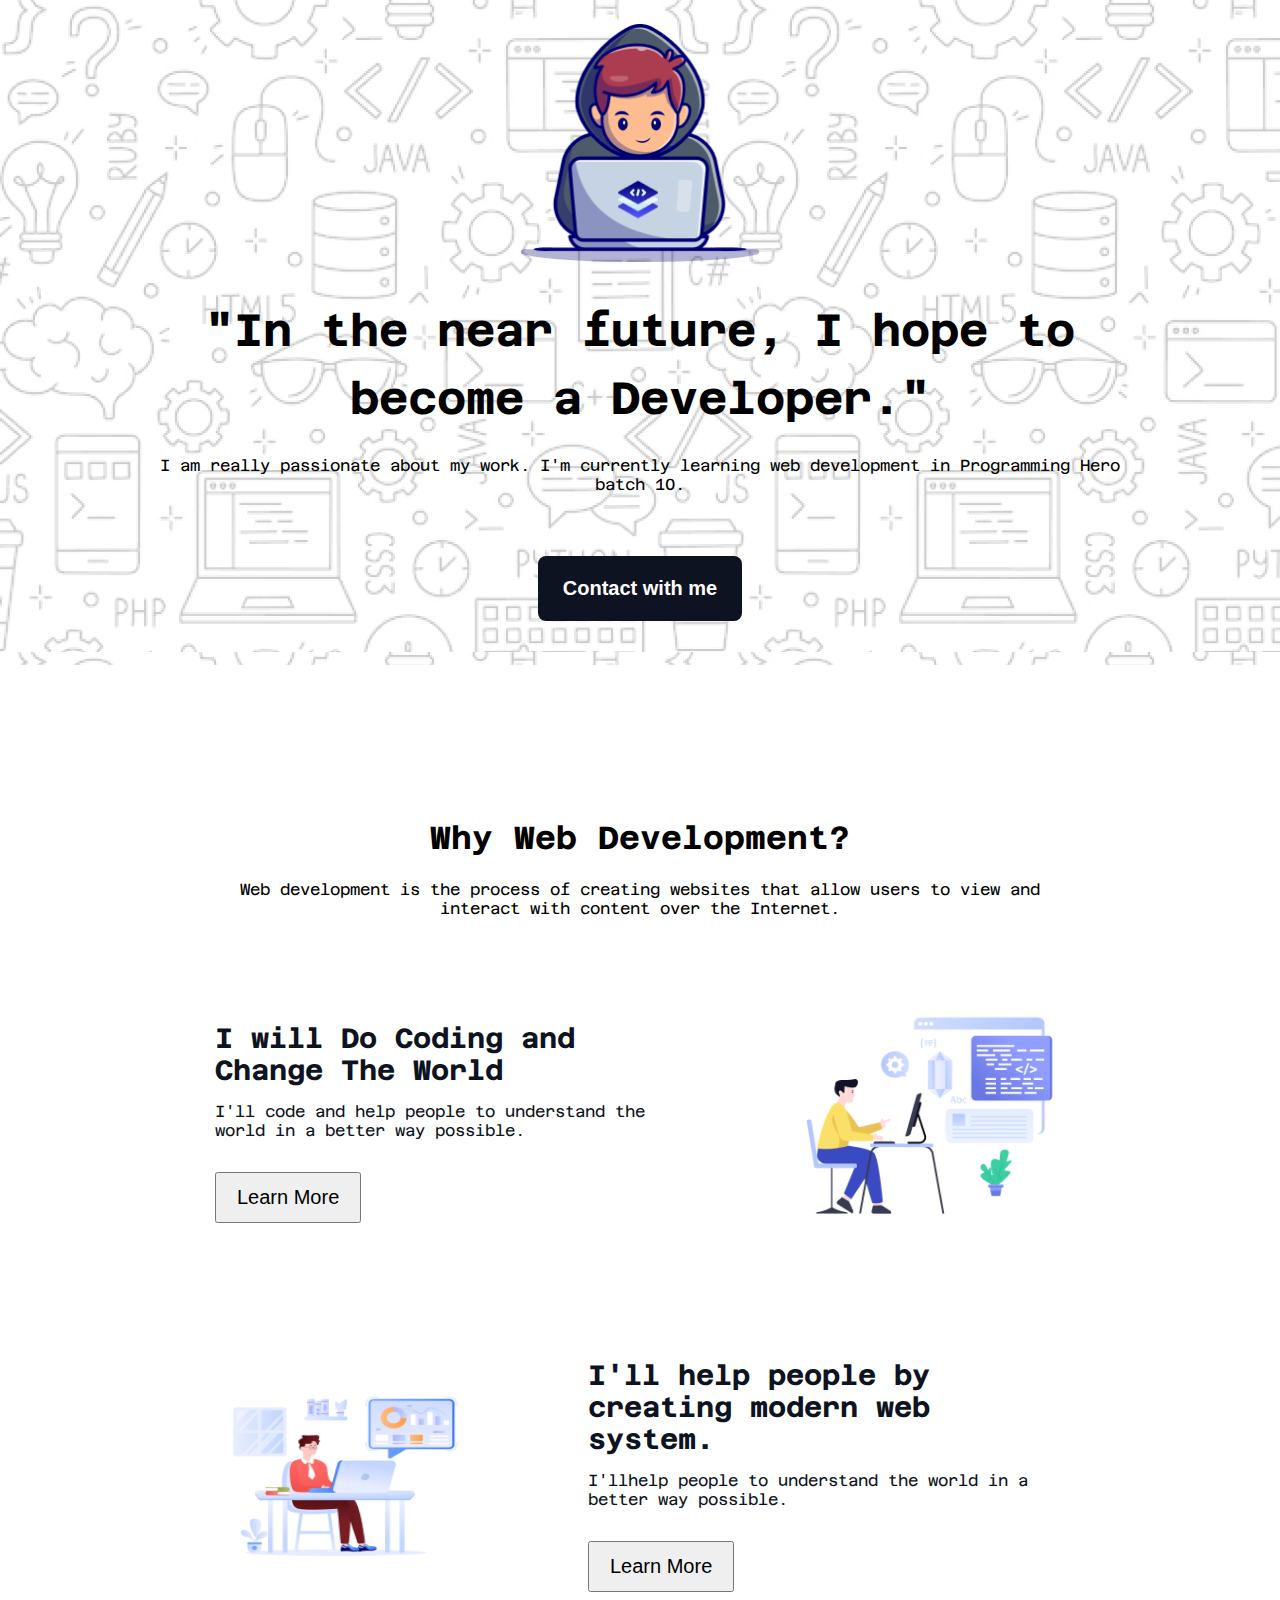
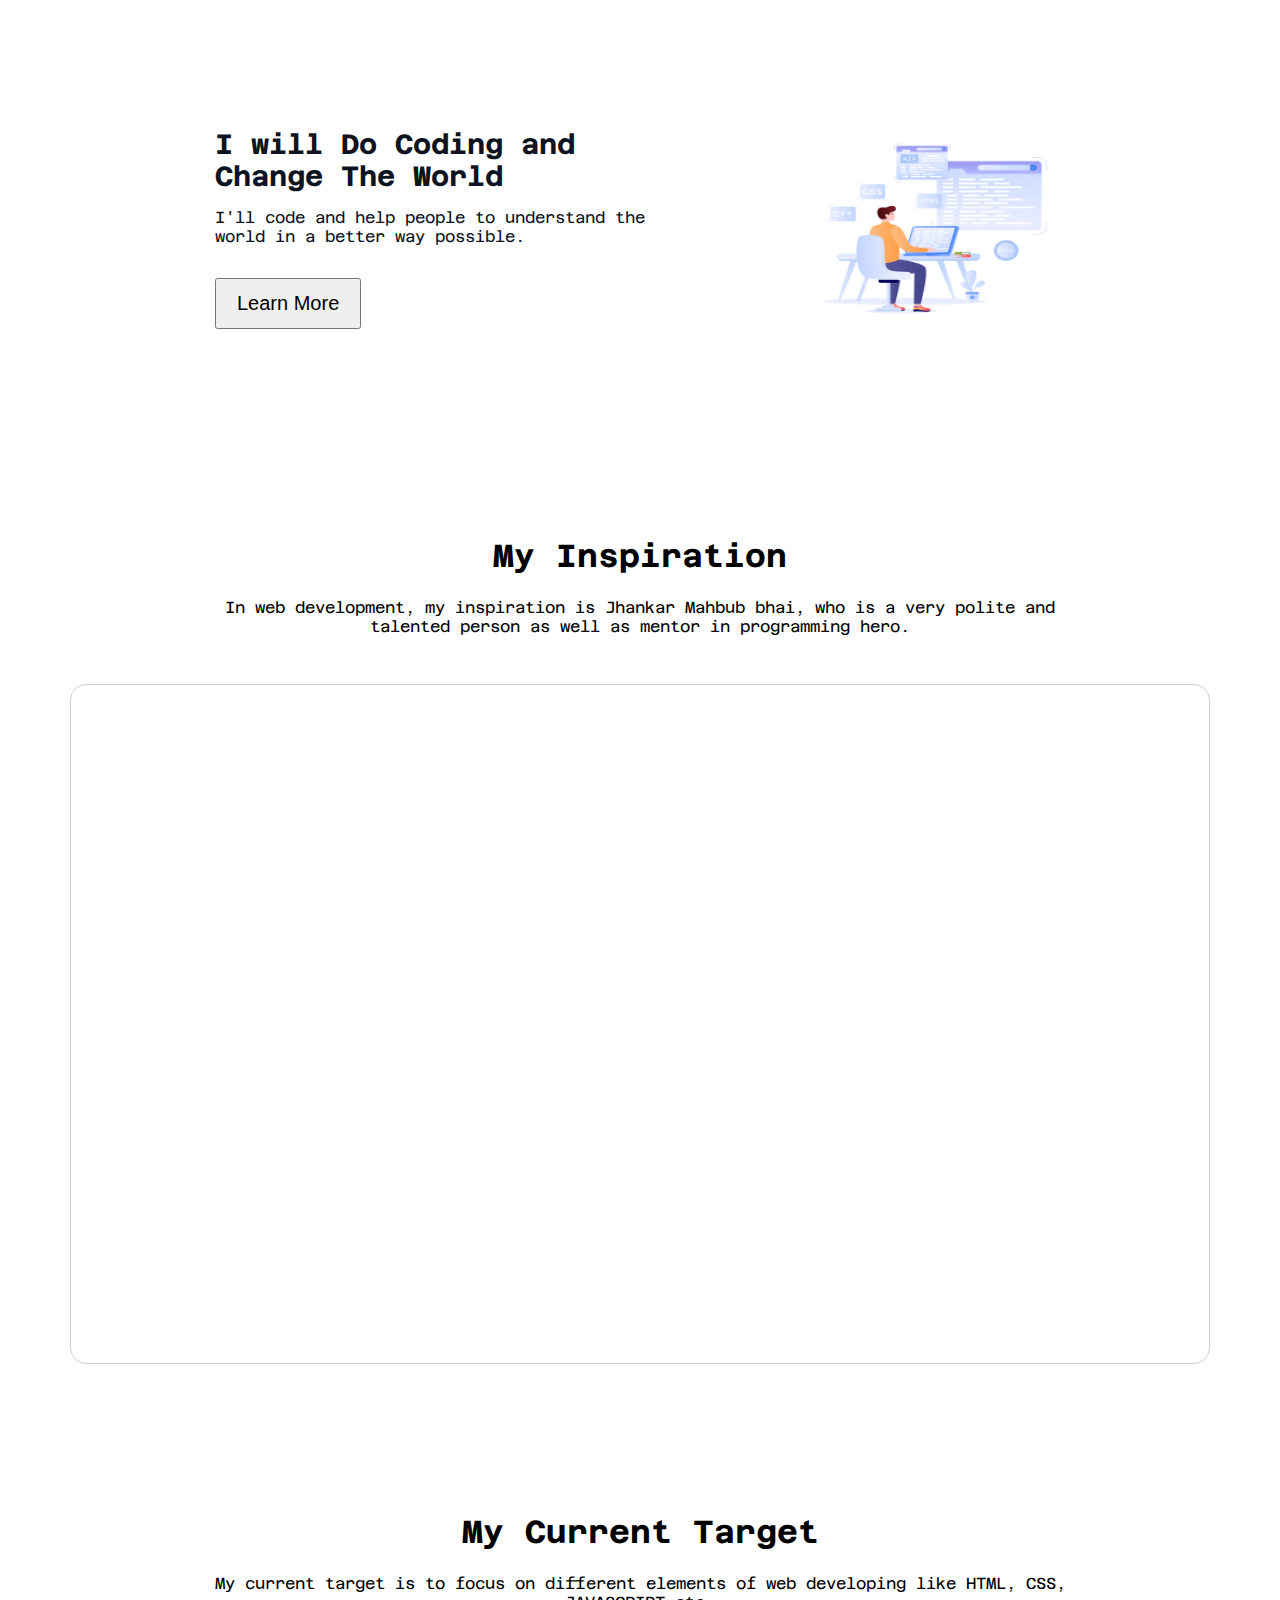
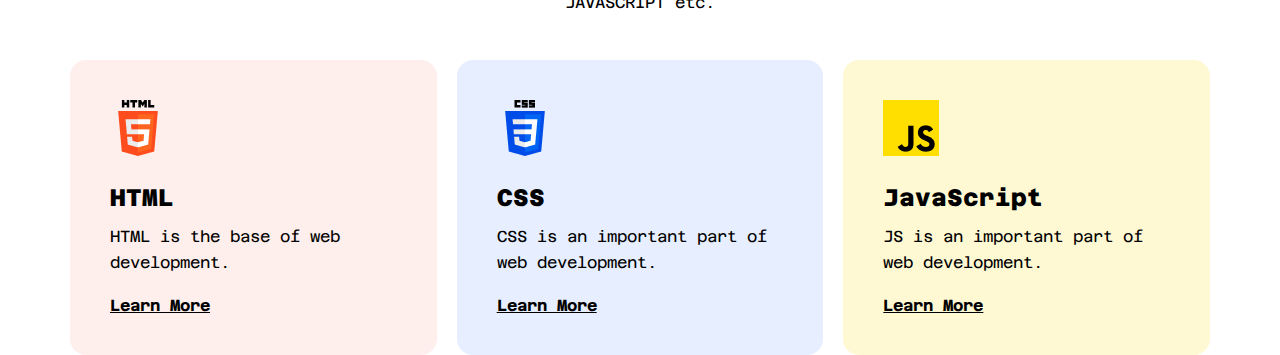
==== commit 643d7ce0: "updated the target section" ====
--- a/index.html
+++ b/index.html
@@ -92,7 +92,7 @@
 
 
         <section id="target">
-            <div class="container1">
+            <div class="container2">
                 <div class="main-des">
                     <h3 class="c1-h">My Current Target</h3>
                     <p class="c1-p">My current target is to focus on different elements of web developing like HTML, CSS, JAVASCRIPT etc.</p>
@@ -101,34 +101,37 @@
                     <div class="card-1 cc common2">
                         <div class="card1 card-img">
                             <img class="card" src="assets/html.png" alt="html_icon">
-                        <h4 class="card">HTML</h4>
-                        <p class="card" style="font-size: 16px; font-weight: normal;">HTML is the base of web development.</p>
-                        <a style="display: inline-block; padding-top: 20px; color:black;" href="">Learn More</a>
                         </div>
+                        <h4 class="card-h4">HTML</h4>
+                        <p class="card-p" style="font-size: 16px; font-weight: normal;">HTML is the base of web development.</p>
+                        <a style="display: inline-block; padding-top: 20px; color:black;" href="https://www.w3schools.com/html/" target="_blank" >Learn More</a>
+                        
                     </div>
                         
                     <div class="card-2 cc common2">
                         <div class="card2 card-img">
                             <img class="card" src="assets/css.png" alt="html_icon">
-                        <h4 class="card">CSS</h4>
-                        <p class="card" style="font-size: 16px; font-weight: normal;">CSS is an important part of web development.</p>
-                        <a style="display: inline-block; padding-top: 20px; color:black; cursor:pointer;" href="">Learn More</a>
                         </div>
+                        <h4 class="card-h4">CSS</h4>
+                        <p class="card-p" style="font-size: 16px; font-weight: normal;">CSS is an important part of web development.</p>
+                        <a style="display: inline-block; padding-top: 20px; color:black; cursor:pointer;" href="https://www.w3schools.com/css/default.asp" target="_blank">Learn More</a>
+                        
                     </div>
 
                     <div class="card-3 cc common2">
                         <div class="card3 card-img">
                             <img class="card" src="assets/js.png" alt="html_icon">
-                        <h4 class="card">JavaScript</h4>
-                        <p class="card" style="font-size: 16px; font-weight: normal;">JS is an important part of web development.</p>
-                        <a style="display: inline-block; padding-top: 20px; color:black;" href="">Learn More</a>
                         </div>
+                        <h4 class="card-h4">JavaScript</h4>
+                        <p class="card-p" style="font-size: 16px; font-weight: normal;">JS is an important part of web development.</p>
+                        <a style="display: inline-block; padding-top: 20px; color:black;" href="https://www.w3schools.com/js/default.asp" target="_blank">Learn More</a>
+                        
                     </div>
                 </div>
             </div>
         </section>
 
-        <section id="support">
+        <!-- <section id="support">
             <div class="sup common2">
                 <h3>I need support</h3>
             <p>I need your support to grow in order to help you in a greater extent</p>
@@ -137,7 +140,7 @@
                 <input type="submit" value="submit">
             </form>
             </div>
-        </section>
+        </section> -->
     </main>
     <footer></footer>
 </body>
--- a/styles/style.css
+++ b/styles/style.css
@@ -124,13 +124,6 @@
 margin: 88px auto 149px;
 }
 
-/* .inspi{
-    margin-top: 0px;
-    margin-right: 15px;
-}
-.inspi-p{
-    padding: 6px 15px 48px 15px;
-} */
 .yt{
    display: flex;
    justify-content: center;
@@ -138,55 +131,52 @@
 border: 1px solid rgba(13, 19, 33, 0.2);
 border-radius: 16px;
 }
-/* cardbox */
-#target{
+
+.container2{
+   
     width: 1140px;
     margin: 0 auto;
 }
 .card-img{
     height: 56px;
     width: 56px;
+    padding-bottom: 24px;
 }
 .card-img img{
     width: 100%;
     height: 100%;
+
 }
 .card-box{
-    width: 1031 px;
-    margin: 0 auto;
-    padding: 35px;
     display: flex;
-    align-items: center;
     justify-content: space-between;
-    width: 1050px;
+    gap: 20px;
 }
-.card{
-    padding-top: 20px;
-}
+
 .card-1{
-    /* padding-right: 15px; */
     background-color: hsl(11, 89%, 96%);
 }
 .card-2{
-    background: #e6eeff;
+    background-color: #e6eeff;
 }
 .card-3{
     background-color: #fff9d3;
 }
-.cc{
-    width: 295px;
-    padding: 20px;
+
+.common2{
+    border-radius: 16px;
+    width: 364px;
+    padding: 40px;
+} 
+
+.card-h4{
+font-size: 24px;
+font-weight: 800;
+line-height: 36px;
+padding-bottom: 8px;
 }
-/* support */
-.sup{
-    background-image: url('../assets/handshake.jpg');
-    text-align: center;
-    height: 313px;
-    width: 1140px;
-    margin: 0 auto;
-}
-.common2{
-    border: 1px solid white;
-    border: none;
-    border-radius: 16px;
+.card-p{
+    font-size: 16px;
+    font-weight: 400;
+    line-height: 26px;
 }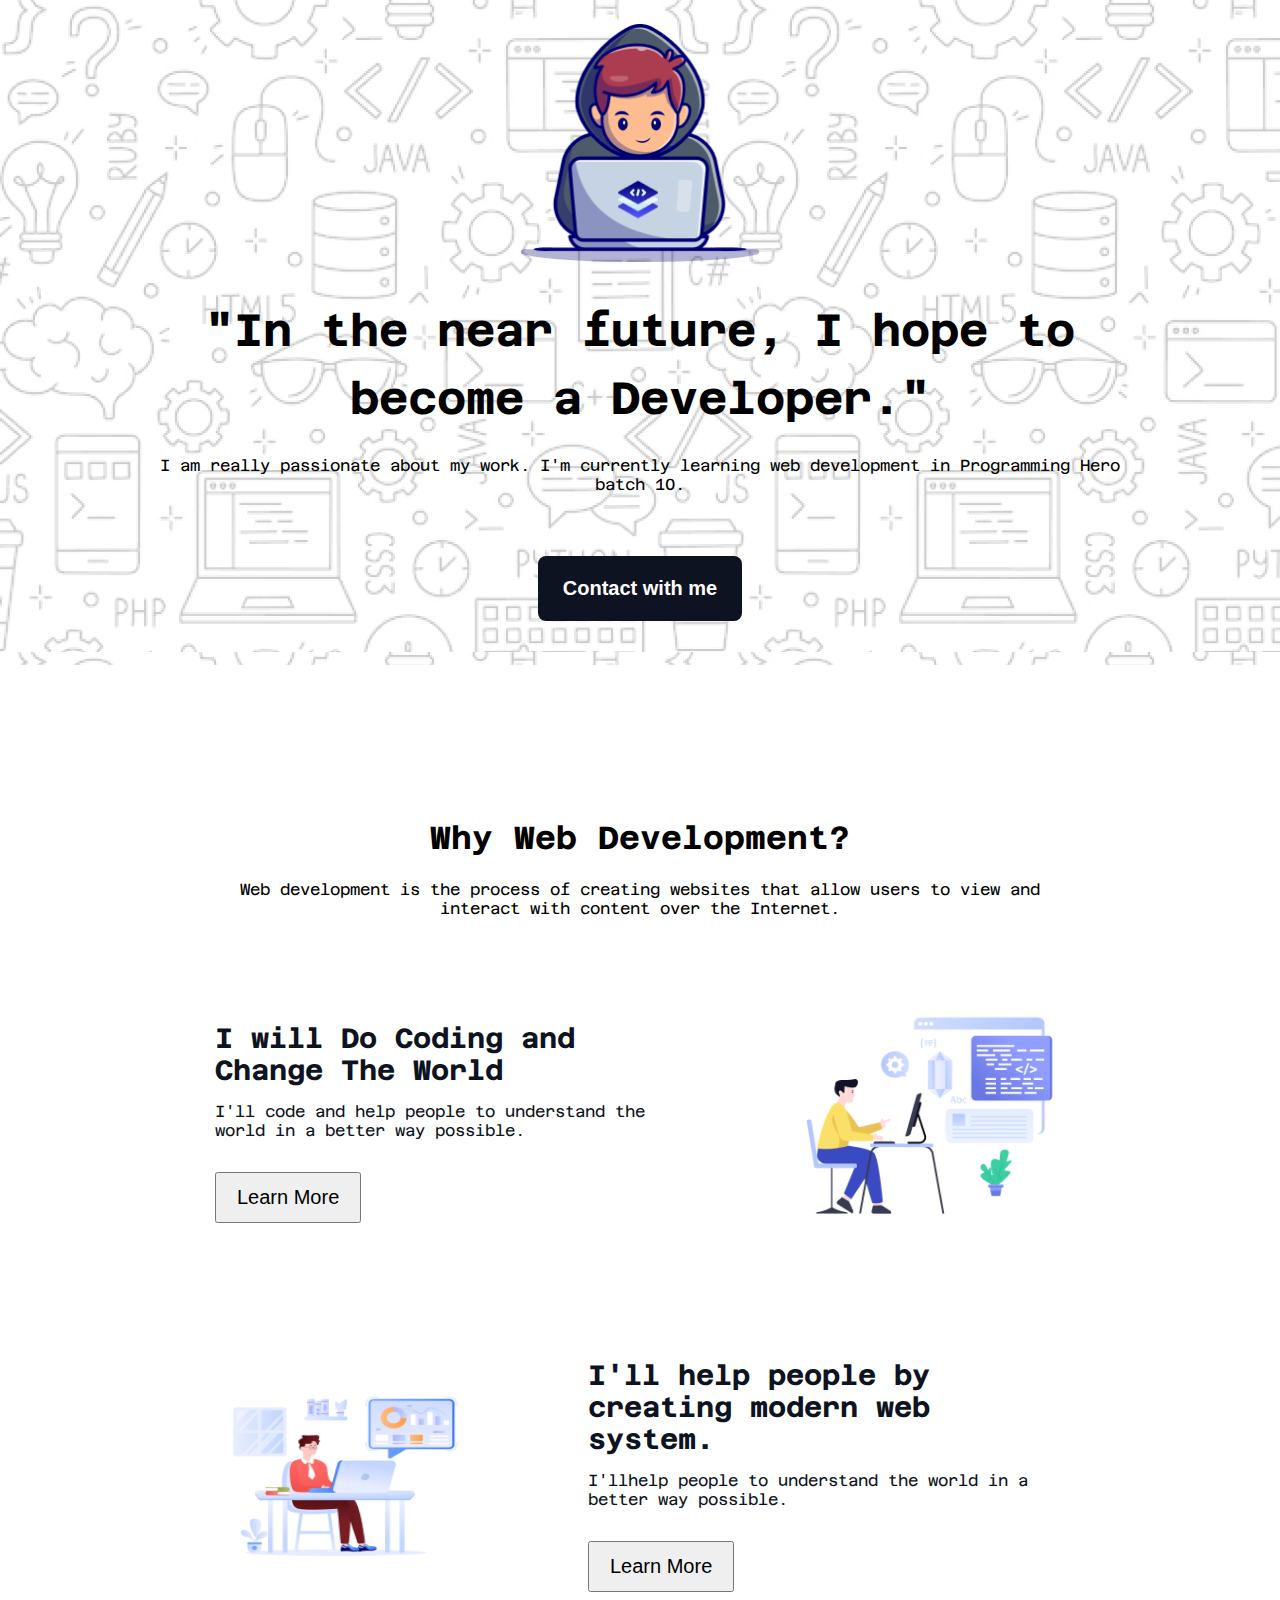
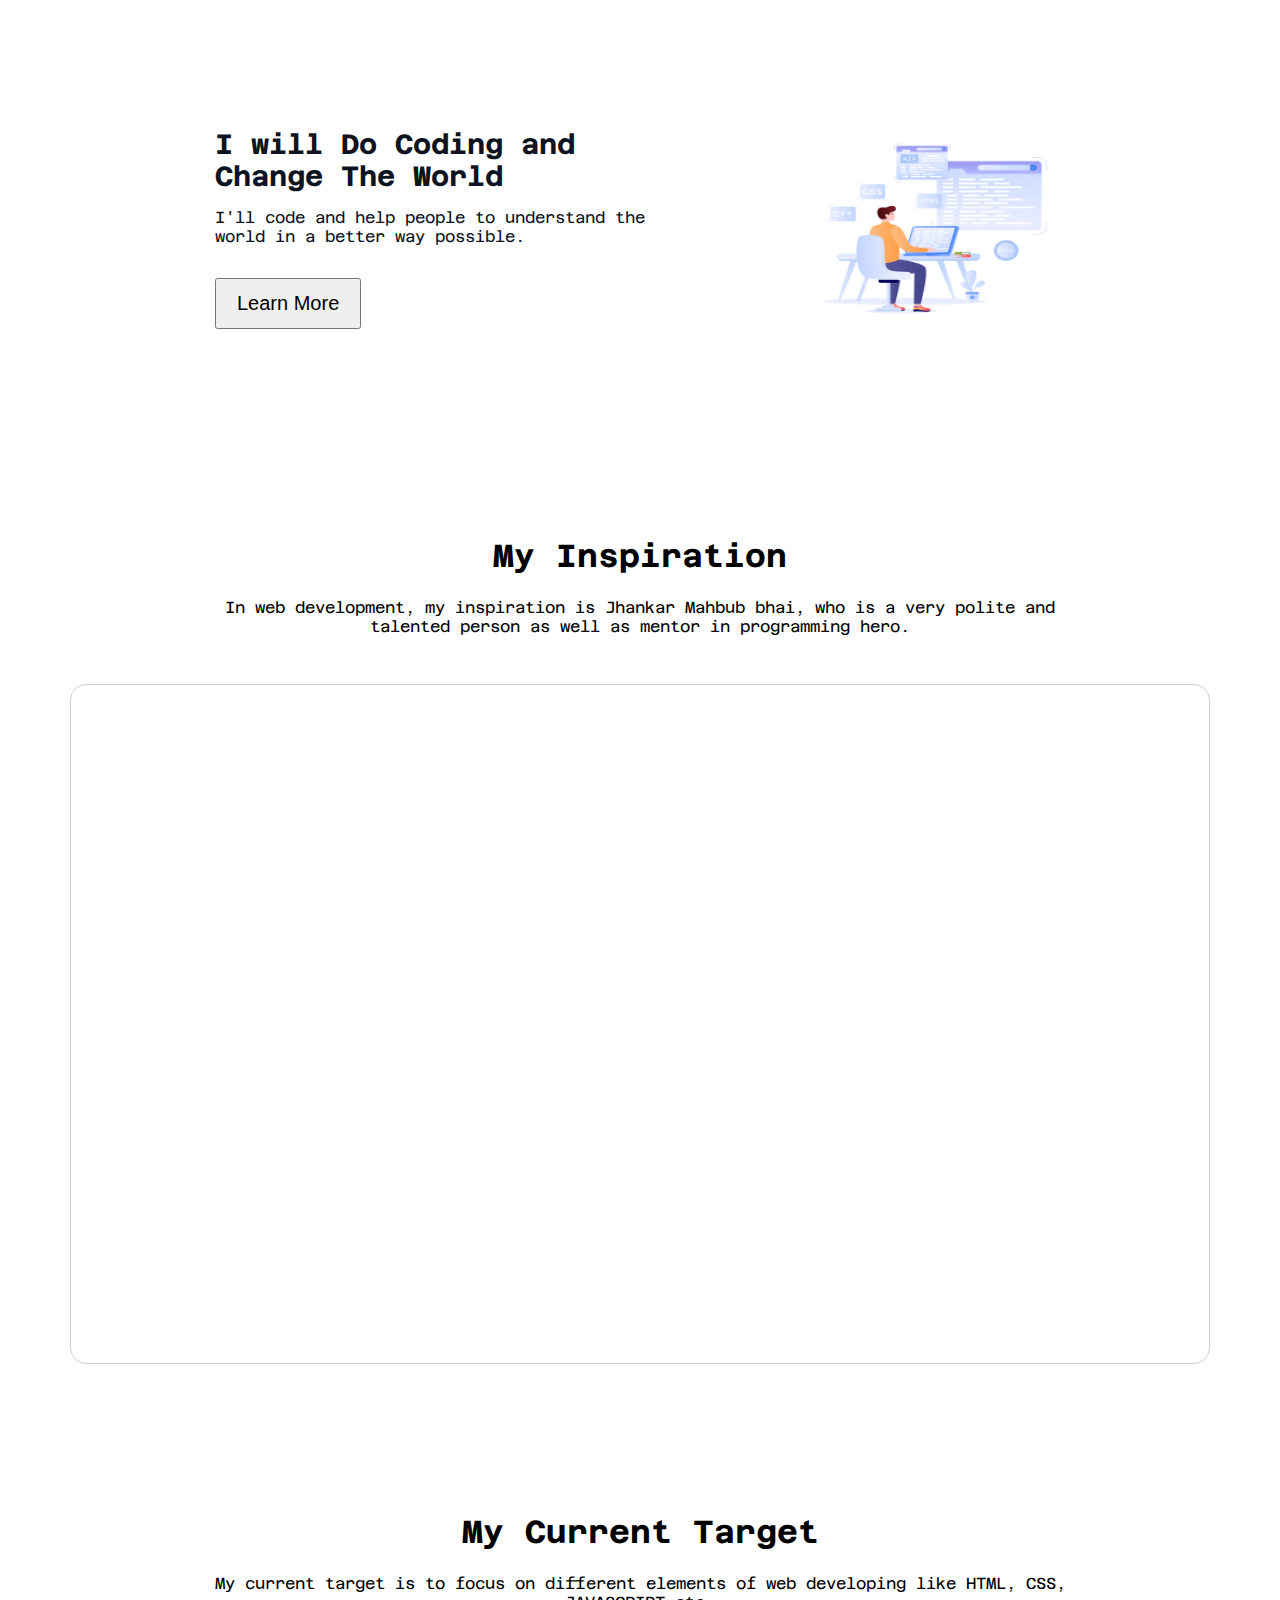
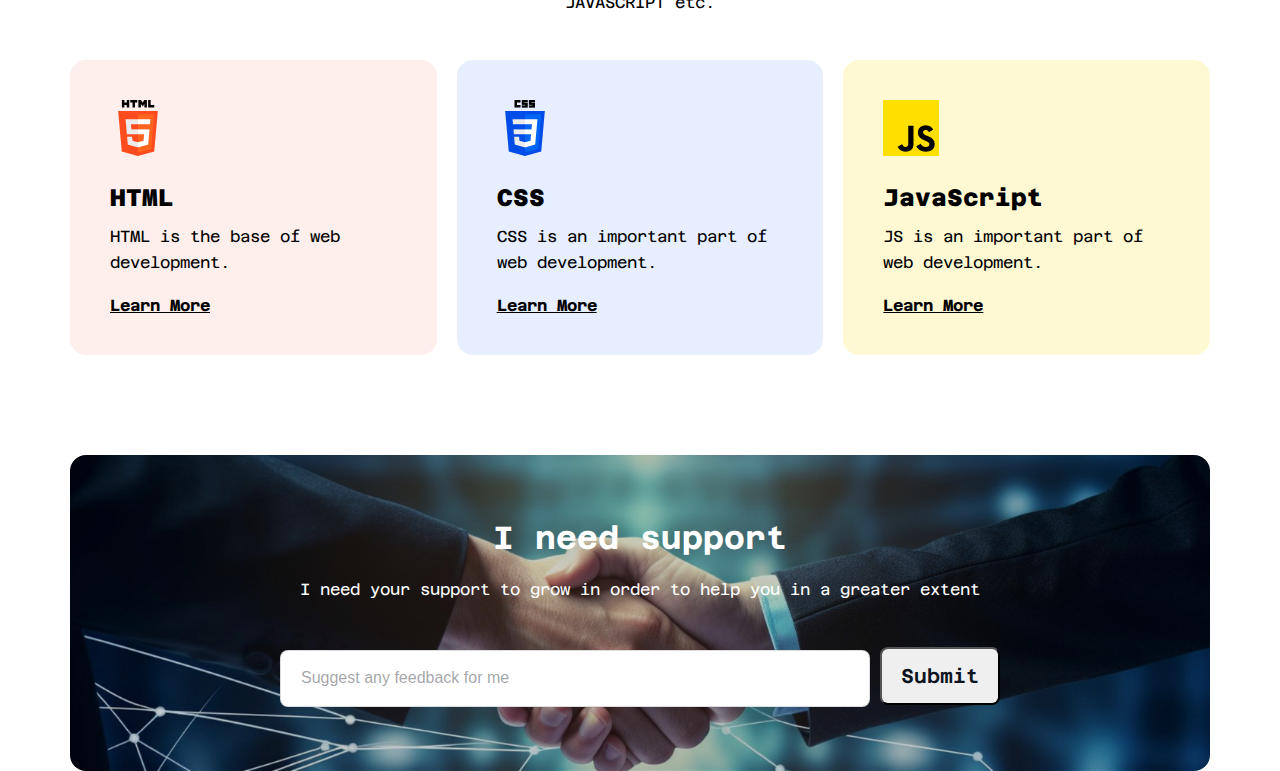
==== commit e63f5aa3: "added updation of support section" ====
--- a/index.html
+++ b/index.html
@@ -37,7 +37,7 @@
         <section class="main">
             <div class="container1">
                 <div class="main-des">
-                    <h3 class="c1-h">Why Web Development?</h3>
+                    <h1 class="c1-h">Why Web Development?</h1>
                     <p class="c1-p">Web development is the process of creating websites that allow users to view and interact with content over the Internet.</p>
                 </div>
                 
@@ -79,7 +79,7 @@
         <section id="inspiration">
             <div class="container1">
                 <div class="main-des inspi">
-                    <h3 class="c1-h"> My Inspiration</h3>
+                    <h1 class="c1-h"> My Inspiration</h1>
                     <p class="c1-p inspi-p">In web development, my inspiration is Jhankar Mahbub bhai, who is a very polite and talented person as well as mentor in programming hero.</p>
                 </div>
                 <div class="yt">
@@ -94,7 +94,7 @@
         <section id="target">
             <div class="container2">
                 <div class="main-des">
-                    <h3 class="c1-h">My Current Target</h3>
+                    <h1 class="c1-h">My Current Target</h1>
                     <p class="c1-p">My current target is to focus on different elements of web developing like HTML, CSS, JAVASCRIPT etc.</p>
                 </div>
                 <div class="card-box">
@@ -128,20 +128,22 @@
                         
                     </div>
                 </div>
+    </div>
+        </section>
+
+        <section id="support">
+            <div class="sup-container">
+                <h1 class="c1-h s-h">I need support</h1>
+            <p class="c1-p s-h">I need your support to grow in order to help you in a greater extent</p>
+            <form action="">
+                <input class="sup-text" type="text" placeholder="Suggest any feedback for me">
+                <input class="s-submit" type="submit" value="Submit" placeholder="Submit">
+            </form>
             </div>
         </section>
-
-        <!-- <section id="support">
-            <div class="sup common2">
-                <h3>I need support</h3>
-            <p>I need your support to grow in order to help you in a greater extent</p>
-            <form action="">
-                <input type="text" placeholder="Suggest any feedback for me">
-                <input type="submit" value="submit">
-            </form>
-            </div>
-        </section> -->
     </main>
-    <footer></footer>
+    <footer>
+        <section></section>
+    </footer>
 </body>
 </html>--- a/styles/style.css
+++ b/styles/style.css
@@ -179,4 +179,48 @@
     font-size: 16px;
     font-weight: 400;
     line-height: 26px;
-}+}
+
+/* support */
+#support{
+    background: linear-gradient(rgba(0, 0, 0, 0.2), rgba(0, 0, 0, 0.2), rgba(0, 0, 0, 0.2)), url('../assets/handshake.jpg');
+    width: 1140px;
+    margin: 100px auto 0;
+    background-position: center;
+    border-radius: 16px;
+    background-size: cover;
+    text-align: center;
+}
+.s-h{
+    color: rgb(255, 255, 255);
+}
+.sup-container{
+    padding: 64px 48px;
+}
+.sup-text{
+    width: 548px;
+    padding: 20px ;
+border: 1px solid rgba(13, 19, 33, 0.15);
+border-radius: 8px;
+background: rgb(255, 255, 255);
+}
+::placeholder{
+    color: rgba(13, 19, 33, 0.4);
+font-size: 16px;
+font-weight: 400;
+line-height: 19px;
+letter-spacing: 0%;
+text-align: left;
+}
+.s-submit{
+    width: 120px;
+    height: 58px;
+    color: rgb(13, 19, 33);
+    font-family: Azeret Mono;
+    font-size: 20px;
+    font-weight: 600;
+    line-height: 23px;
+    letter-spacing: 0%;
+    text-align: center;
+    border-radius: 8px ;
+}
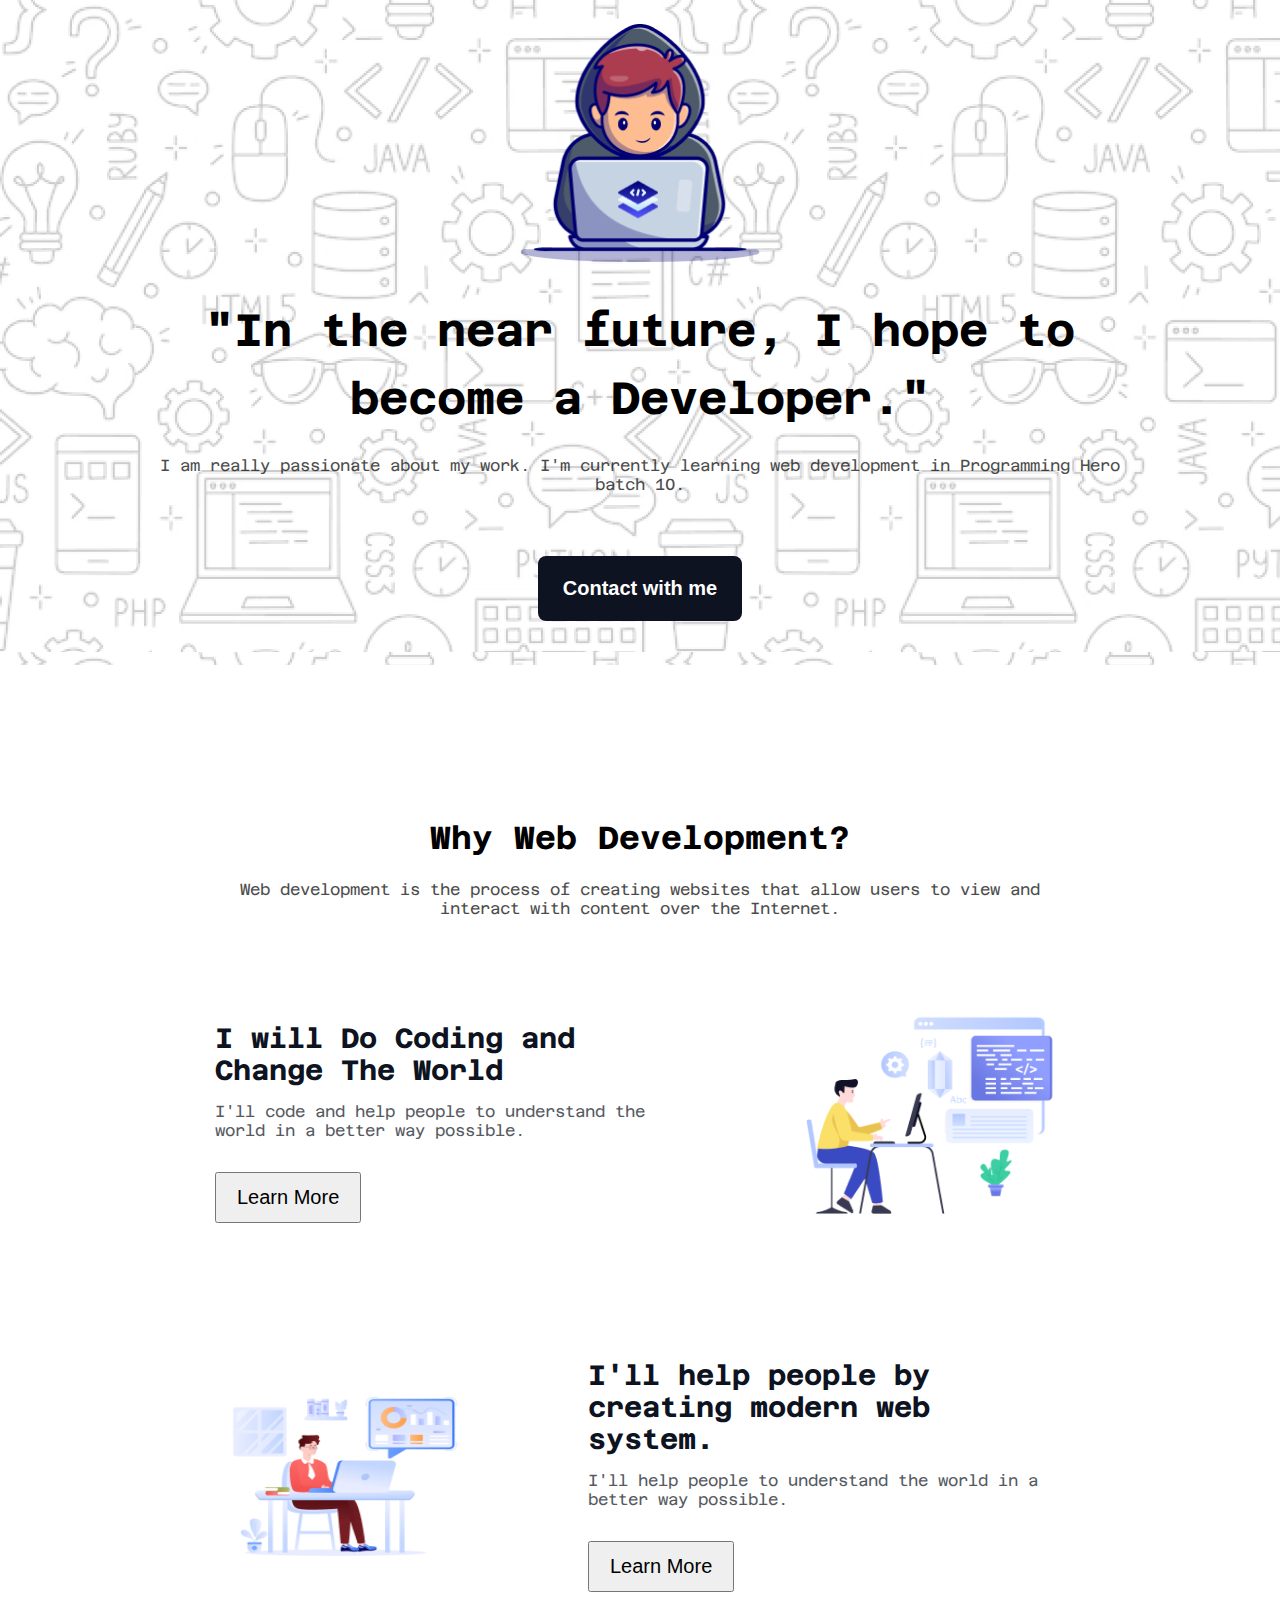
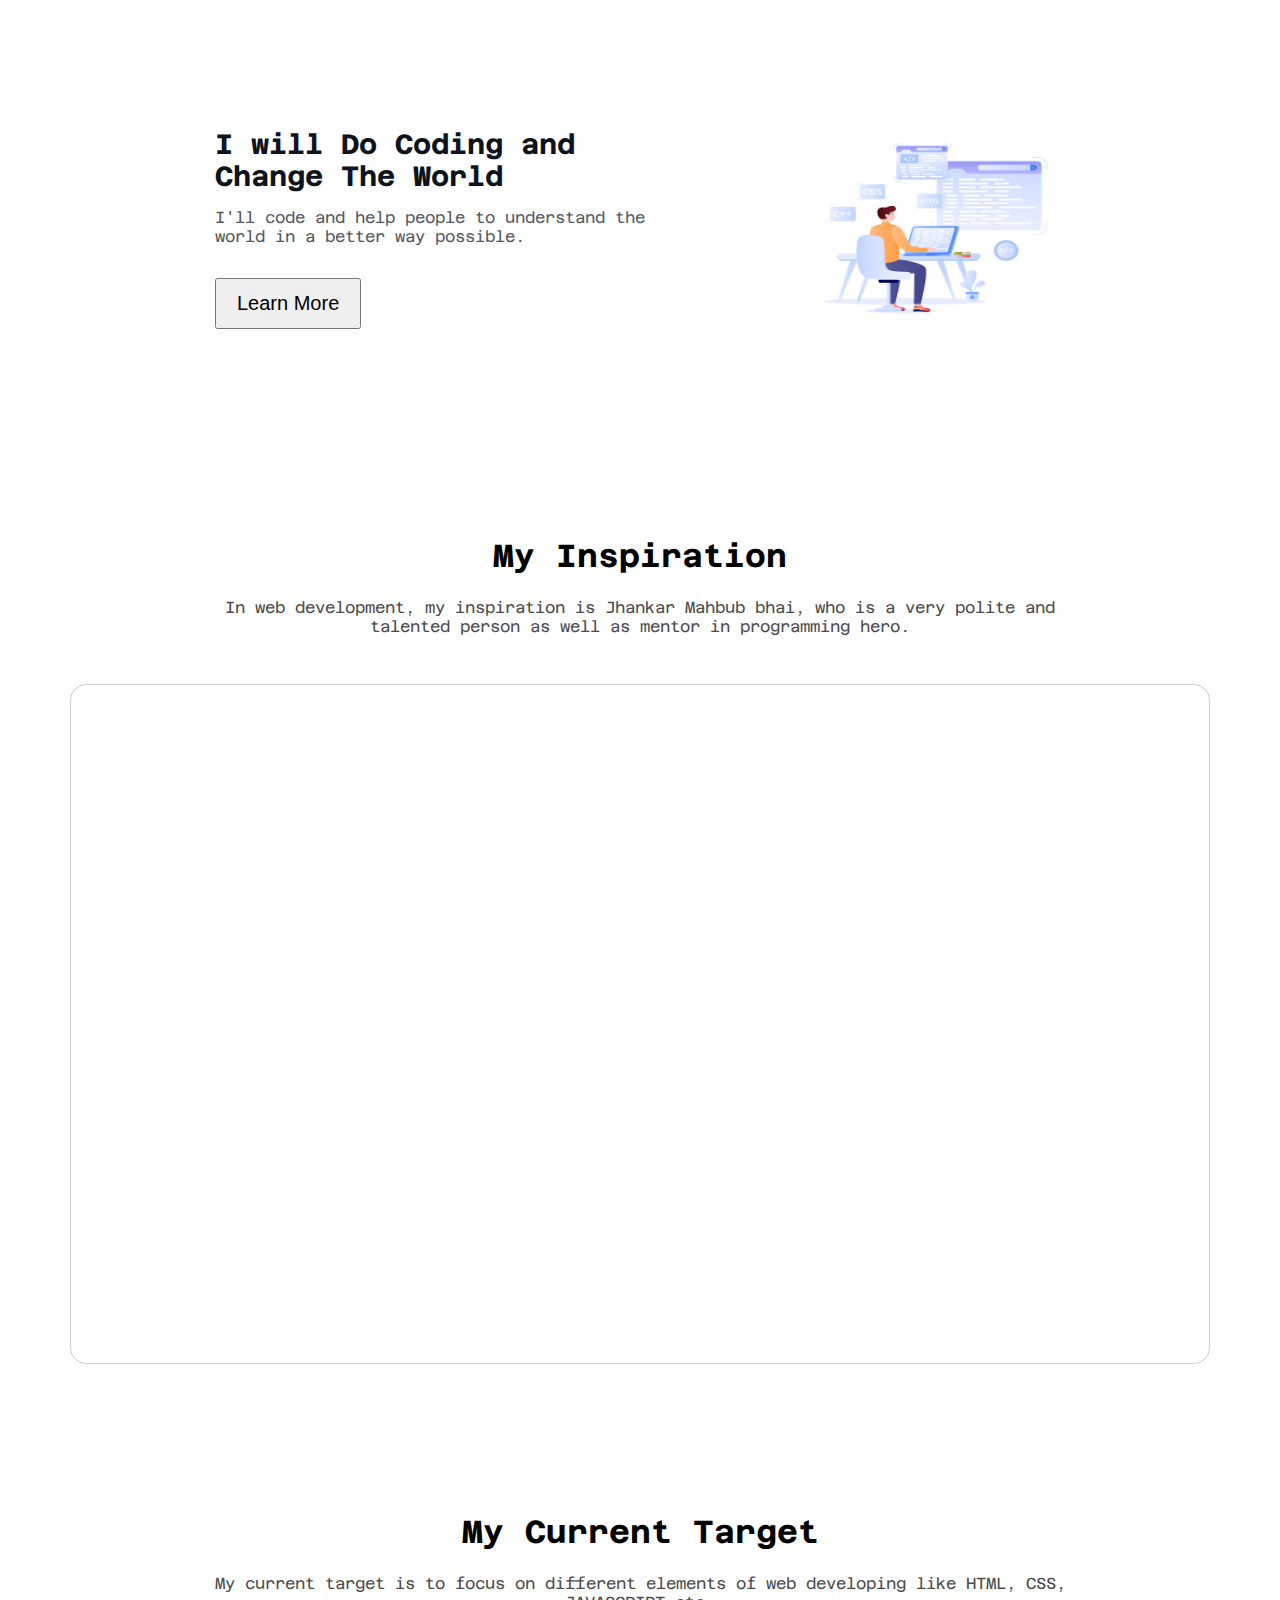
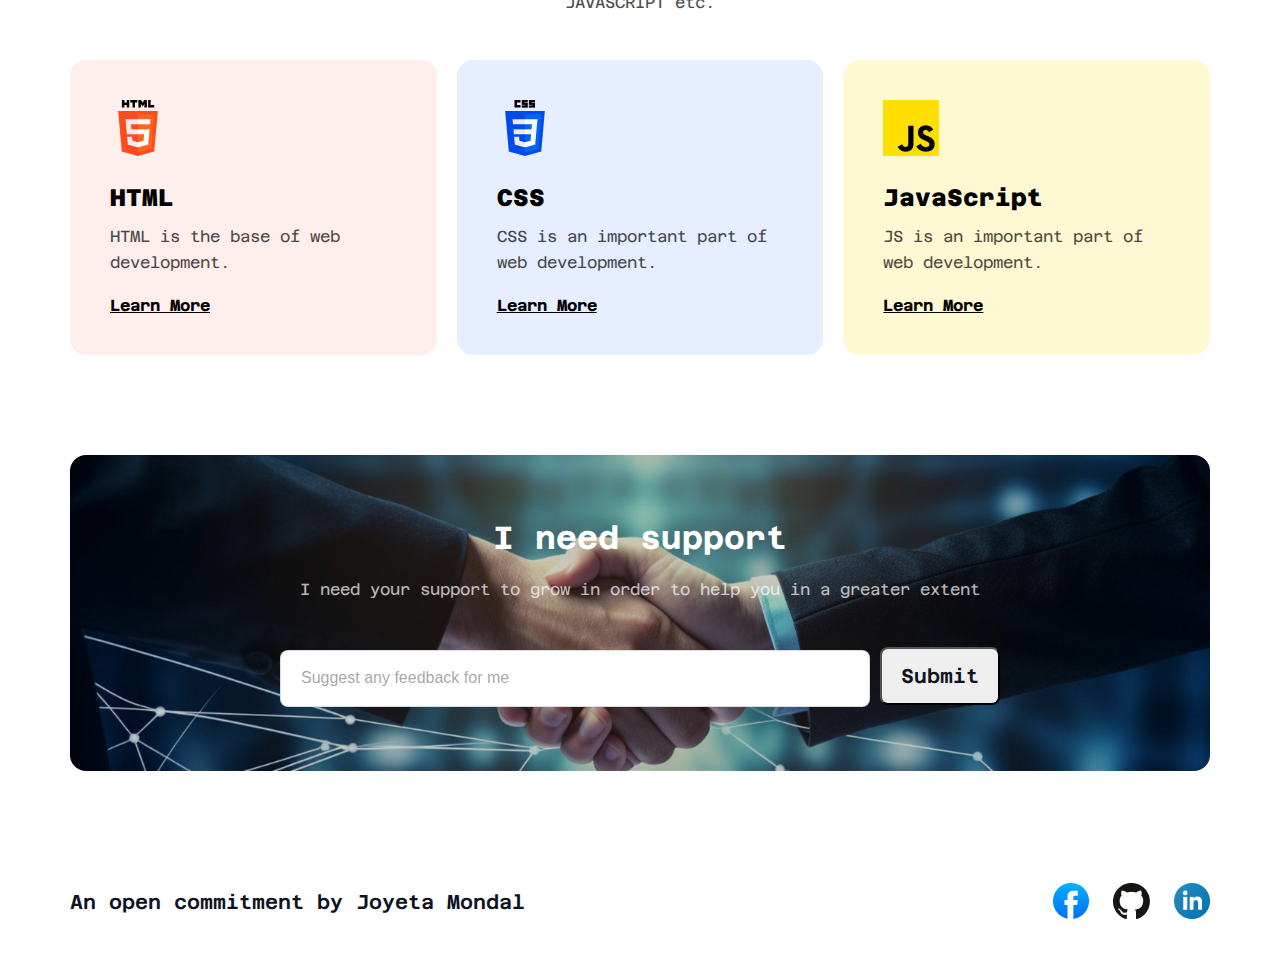
==== commit 33f11d0c: "added footer" ====
--- a/index.html
+++ b/index.html
@@ -20,53 +20,45 @@
                     <div class="banner-description">
                         <div class="banner">
                             <h1 class="heading common des">"In the near future, I hope to become a Developer."</h1>
-                            <p class="para common des">I am really passionate about my work. I'm currently learning web development in Programming Hero batch 10.</p>
+                            <p class="para common des c-p">I am really passionate about my work. I'm currently learning web development in Programming Hero batch 10.</p>
                         </div>
-                        
                         <a href="#support"><button class="btn-primary">Contact with me</button></a>
                     </div>
                 </div>
             </div>
         </section>
     </header>
-
-
-
-
     <main>
         <section class="main">
             <div class="container1">
                 <div class="main-des">
                     <h1 class="c1-h">Why Web Development?</h1>
-                    <p class="c1-p">Web development is the process of creating websites that allow users to view and interact with content over the Internet.</p>
+                    <p class="c1-p c-p">Web development is the process of creating websites that allow users to view and interact with content over the Internet.</p>
                 </div>
-                
                 <div class="ads">
                     <div class="texts">
                         <h3 class="head-ad">I will Do Coding and Change The World</h3>
-                        <p class="para-ad">I'll code and help people to understand the world in a better way possible.</p>
+                        <p class="para-ad c-p">I'll code and help people to understand the world in a better way possible.</p>
                         <a href=""><button class="btn-ad">Learn More</button></a>
                     </div>
                     <div class="img-ad">
                         <img src="assets/Layer_1.png" alt="layer-1">
                     </div>
                 </div>
-
                 <div class="ads">
                     <div class="img-ad">
                         <img src="assets/Group 3.png" alt="layer-1">
                     </div>
                     <div class="texts">
                         <h3 class="head-ad">I'll help people by creating modern web system.</h3>
-                        <p class="para-ad">I'llhelp people to understand the world in a better way possible.</p>
+                        <p class="para-ad c-p">I'll help people to understand the world in a better way possible.</p>
                         <a href=""><button class="btn-ad">Learn More</button></a>
                     </div>
                 </div>
-
                 <div class="ads last">
                     <div class="texts">
                         <h3 class="head-ad">I will Do Coding and Change The World</h3>
-                        <p class="para-ad">I'll code and help people to understand the world in a better way possible.</p>
+                        <p class="para-ad c-p">I'll code and help people to understand the world in a better way possible.</p>
                         <a href=""><button class="btn-ad">Learn More</button></a>
                     </div>
                     <div class="img-ad">
@@ -75,27 +67,22 @@
                 </div>
             </div>
         </section>
-
         <section id="inspiration">
             <div class="container1">
                 <div class="main-des inspi">
                     <h1 class="c1-h"> My Inspiration</h1>
-                    <p class="c1-p inspi-p">In web development, my inspiration is Jhankar Mahbub bhai, who is a very polite and talented person as well as mentor in programming hero.</p>
+                    <p class="c1-p c-p">In web development, my inspiration is Jhankar Mahbub bhai, who is a very polite and talented person as well as mentor in programming hero.</p>
                 </div>
                 <div class="yt">
                     <iframe width="1140" height="614" src="https://www.youtube.com/embed/vJWzH_2F64g?si=wTo8NysKcWhEXzwd" title="YouTube video player" frameborder="0" allow="accelerometer; autoplay; clipboard-write; encrypted-media; gyroscope; picture-in-picture; web-share" referrerpolicy="strict-origin-when-cross-origin" allowfullscreen>Create a virtual mouse using 35 lines of python with Jhankar Mahbub</iframe>
                 </div>
             </div>
         </section>
-
-
-
-
         <section id="target">
             <div class="container2">
                 <div class="main-des">
                     <h1 class="c1-h">My Current Target</h1>
-                    <p class="c1-p">My current target is to focus on different elements of web developing like HTML, CSS, JAVASCRIPT etc.</p>
+                    <p class="c1-p c-p">My current target is to focus on different elements of web developing like HTML, CSS, JAVASCRIPT etc.</p>
                 </div>
                 <div class="card-box">
                     <div class="card-1 cc common2">
@@ -103,38 +90,32 @@
                             <img class="card" src="assets/html.png" alt="html_icon">
                         </div>
                         <h4 class="card-h4">HTML</h4>
-                        <p class="card-p" style="font-size: 16px; font-weight: normal;">HTML is the base of web development.</p>
+                        <p class="card-p c-p" style="font-size: 16px; font-weight: normal;">HTML is the base of web development.</p>
                         <a style="display: inline-block; padding-top: 20px; color:black;" href="https://www.w3schools.com/html/" target="_blank" >Learn More</a>
-                        
                     </div>
-                        
                     <div class="card-2 cc common2">
                         <div class="card2 card-img">
                             <img class="card" src="assets/css.png" alt="html_icon">
                         </div>
                         <h4 class="card-h4">CSS</h4>
-                        <p class="card-p" style="font-size: 16px; font-weight: normal;">CSS is an important part of web development.</p>
-                        <a style="display: inline-block; padding-top: 20px; color:black; cursor:pointer;" href="https://www.w3schools.com/css/default.asp" target="_blank">Learn More</a>
-                        
+                        <p class="card-p c-p" style="font-size: 16px; font-weight: normal;">CSS is an important part of web development.</p>
+                        <a style="display: inline-block; padding-top: 20px; color:black; cursor:pointer;" href="https://www.w3schools.com/css/default.asp" target="_blank">Learn More</a> 
                     </div>
-
                     <div class="card-3 cc common2">
                         <div class="card3 card-img">
                             <img class="card" src="assets/js.png" alt="html_icon">
                         </div>
                         <h4 class="card-h4">JavaScript</h4>
-                        <p class="card-p" style="font-size: 16px; font-weight: normal;">JS is an important part of web development.</p>
+                        <p class="card-p c-p" style="font-size: 16px; font-weight: normal;">JS is an important part of web development.</p>
                         <a style="display: inline-block; padding-top: 20px; color:black;" href="https://www.w3schools.com/js/default.asp" target="_blank">Learn More</a>
-                        
                     </div>
                 </div>
     </div>
         </section>
-
         <section id="support">
             <div class="sup-container">
                 <h1 class="c1-h s-h">I need support</h1>
-            <p class="c1-p s-h">I need your support to grow in order to help you in a greater extent</p>
+            <p class="c1-p s-h c-p">I need your support to grow in order to help you in a greater extent</p>
             <form action="">
                 <input class="sup-text" type="text" placeholder="Suggest any feedback for me">
                 <input class="s-submit" type="submit" value="Submit" placeholder="Submit">
@@ -143,7 +124,28 @@
         </section>
     </main>
     <footer>
-        <section></section>
+        <section id="footer">
+            <div class="footer-p">
+                <p>An open commitment by Joyeta Mondal</p>
+            </div>
+            <div class="icon">
+                <div>
+                   <a href="https://www.facebook.com/" target="_blank">
+                    <img src="assets/facebook.png" alt="facebook">
+                   </a>
+                </div>
+                <div>
+                    <a href="https://github.com/Joyeta-Mondal" target="_blank">
+                        <img src="assets/github.png" alt="github">
+                    </a>
+                </div>
+                <div>
+                    <a href="https://www.linkedin.com/in/joyeta-mondal-kotha-b1854623b/" target="_blank">
+                        <img src="assets/linkedin-icon 1.png" alt="linkedin">
+                    </a>
+                </div>
+            </div>
+        </section>
     </footer>
 </body>
 </html>--- a/styles/style.css
+++ b/styles/style.css
@@ -7,10 +7,9 @@
   font-weight:bolder;
   font-style: normal;
 }
-/* banner section */
-/* .common{
-    padding-top: 30px;
-} */
+.c-p{
+    opacity: 0.7;
+}
  .header-img{
     margin: 0 auto 32px;
     padding-top: 24px;
@@ -66,8 +65,6 @@
     margin: 0 auto;
 }
 .main-des{
-   
-    /* padding: 30px 120px 0 ; */
     text-align: center;
 
 }
@@ -90,7 +87,6 @@
 .texts{
     color: #0D1321;
     width: 477px;
-    /* padding-right: 50px; */
 }
 .head-ad{
     font-size: 28px;
@@ -118,12 +114,10 @@
 .last{
     padding-bottom: 0px;
 }
-/* inspiration */
 #inspiration{
 width: 1140px;
 margin: 88px auto 149px;
 }
-
 .yt{
    display: flex;
    justify-content: center;
@@ -131,7 +125,6 @@
 border: 1px solid rgba(13, 19, 33, 0.2);
 border-radius: 16px;
 }
-
 .container2{
    
     width: 1140px;
@@ -145,14 +138,12 @@
 .card-img img{
     width: 100%;
     height: 100%;
-
 }
 .card-box{
     display: flex;
     justify-content: space-between;
     gap: 20px;
 }
-
 .card-1{
     background-color: hsl(11, 89%, 96%);
 }
@@ -162,13 +153,11 @@
 .card-3{
     background-color: #fff9d3;
 }
-
 .common2{
     border-radius: 16px;
     width: 364px;
     padding: 40px;
 } 
-
 .card-h4{
 font-size: 24px;
 font-weight: 800;
@@ -180,8 +169,6 @@
     font-weight: 400;
     line-height: 26px;
 }
-
-/* support */
 #support{
     background: linear-gradient(rgba(0, 0, 0, 0.2), rgba(0, 0, 0, 0.2), rgba(0, 0, 0, 0.2)), url('../assets/handshake.jpg');
     width: 1140px;
@@ -224,3 +211,25 @@
     text-align: center;
     border-radius: 8px ;
 }
+#footer{
+    width: 1140px ;
+    margin: 80px auto 0; 
+    padding: 32px;
+    display: flex;
+    justify-content: space-between;
+    align-items: center;
+}
+.icon{
+    display: flex;
+    align-items: flex-end;
+    column-gap: 24px;
+}
+.footer-p{
+    color: rgb(13, 19, 33);
+font-family: Azeret Mono;
+font-size: 20px;
+font-weight: 600;
+line-height: 23px;
+letter-spacing: 0%;
+text-align: center;
+}